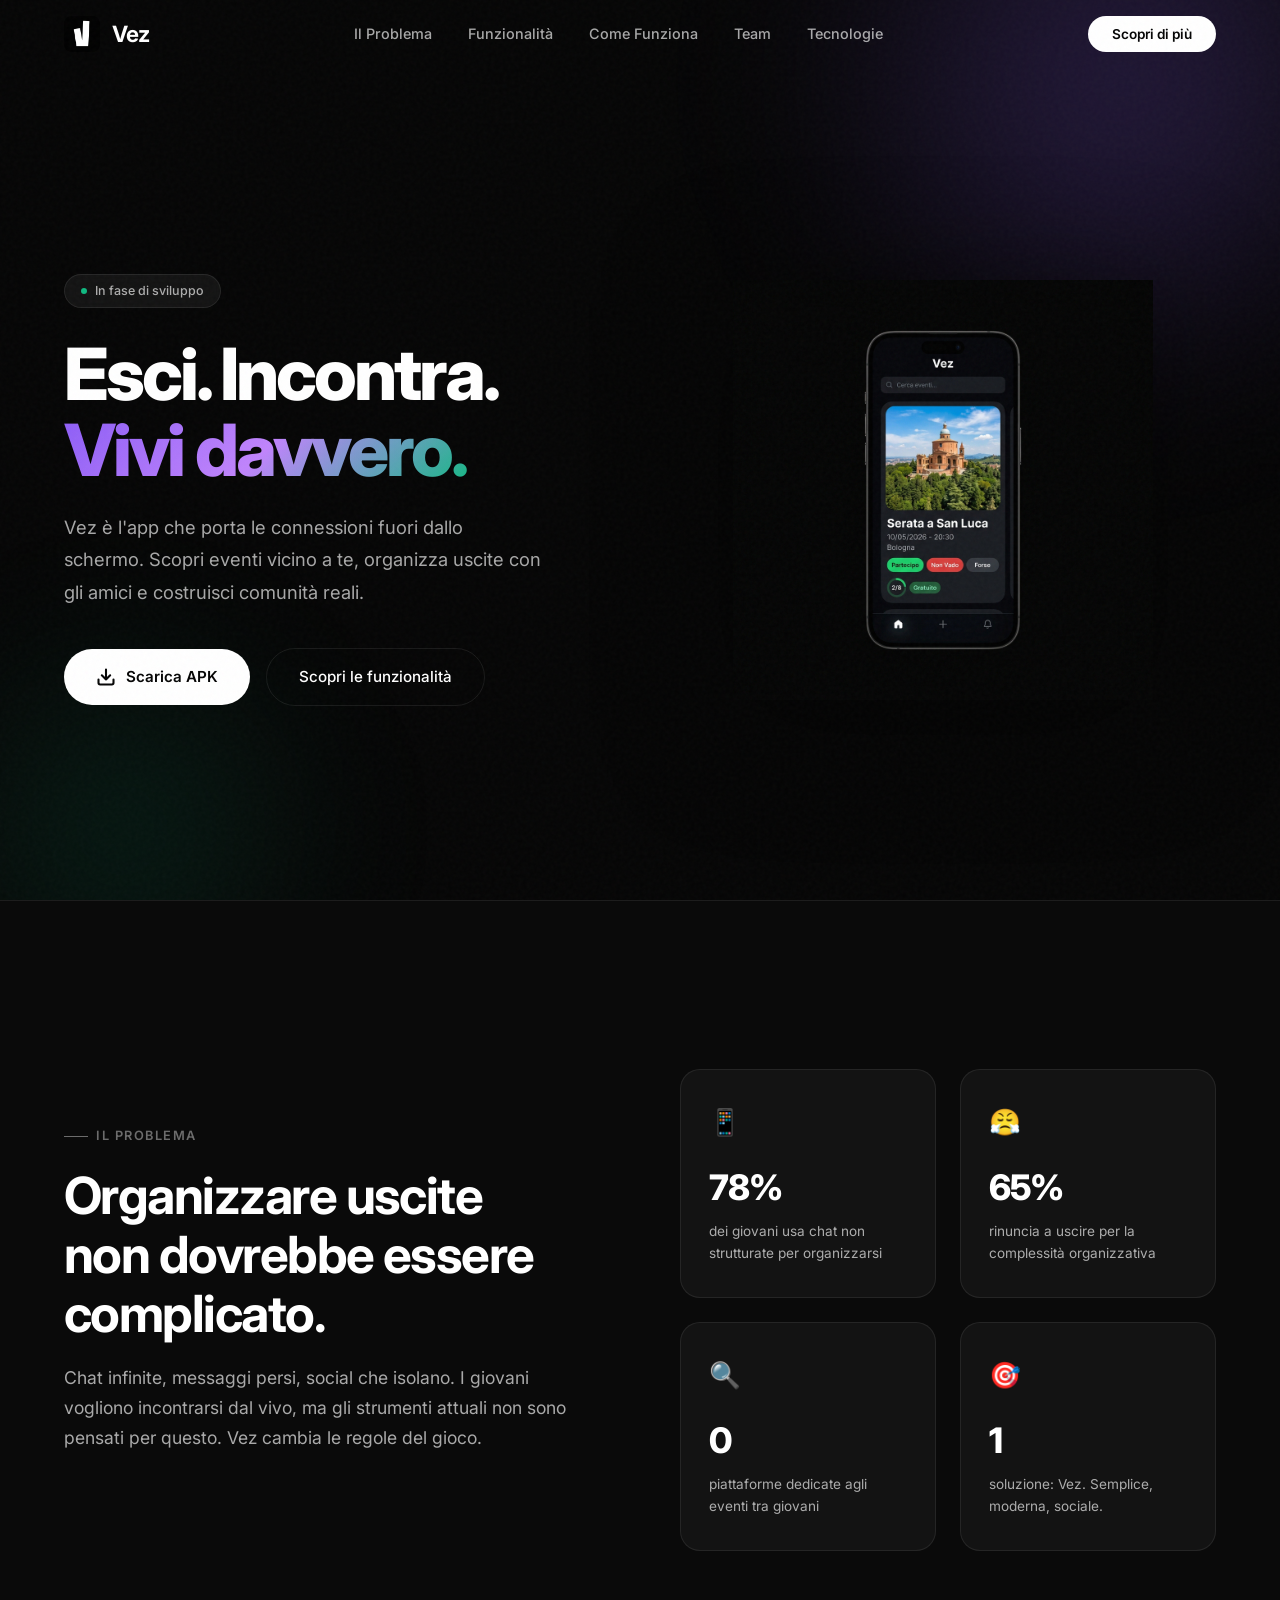
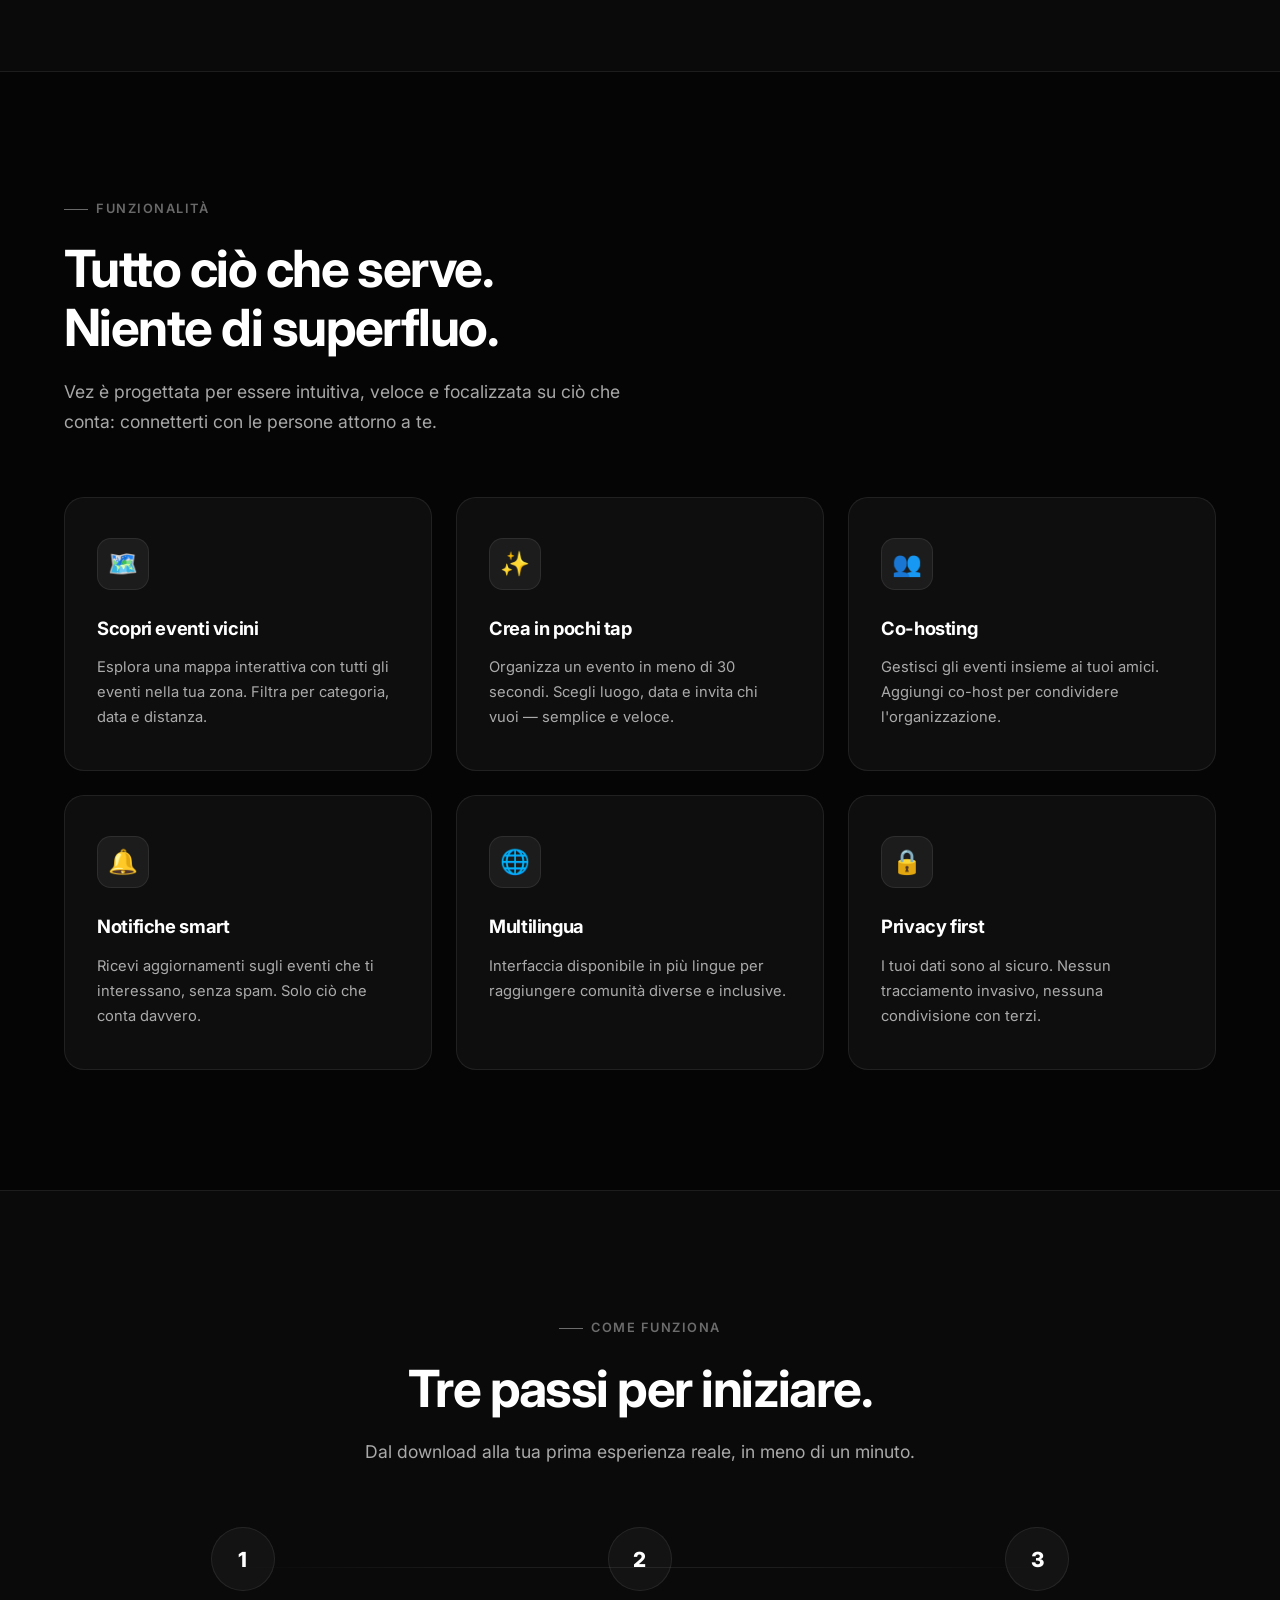
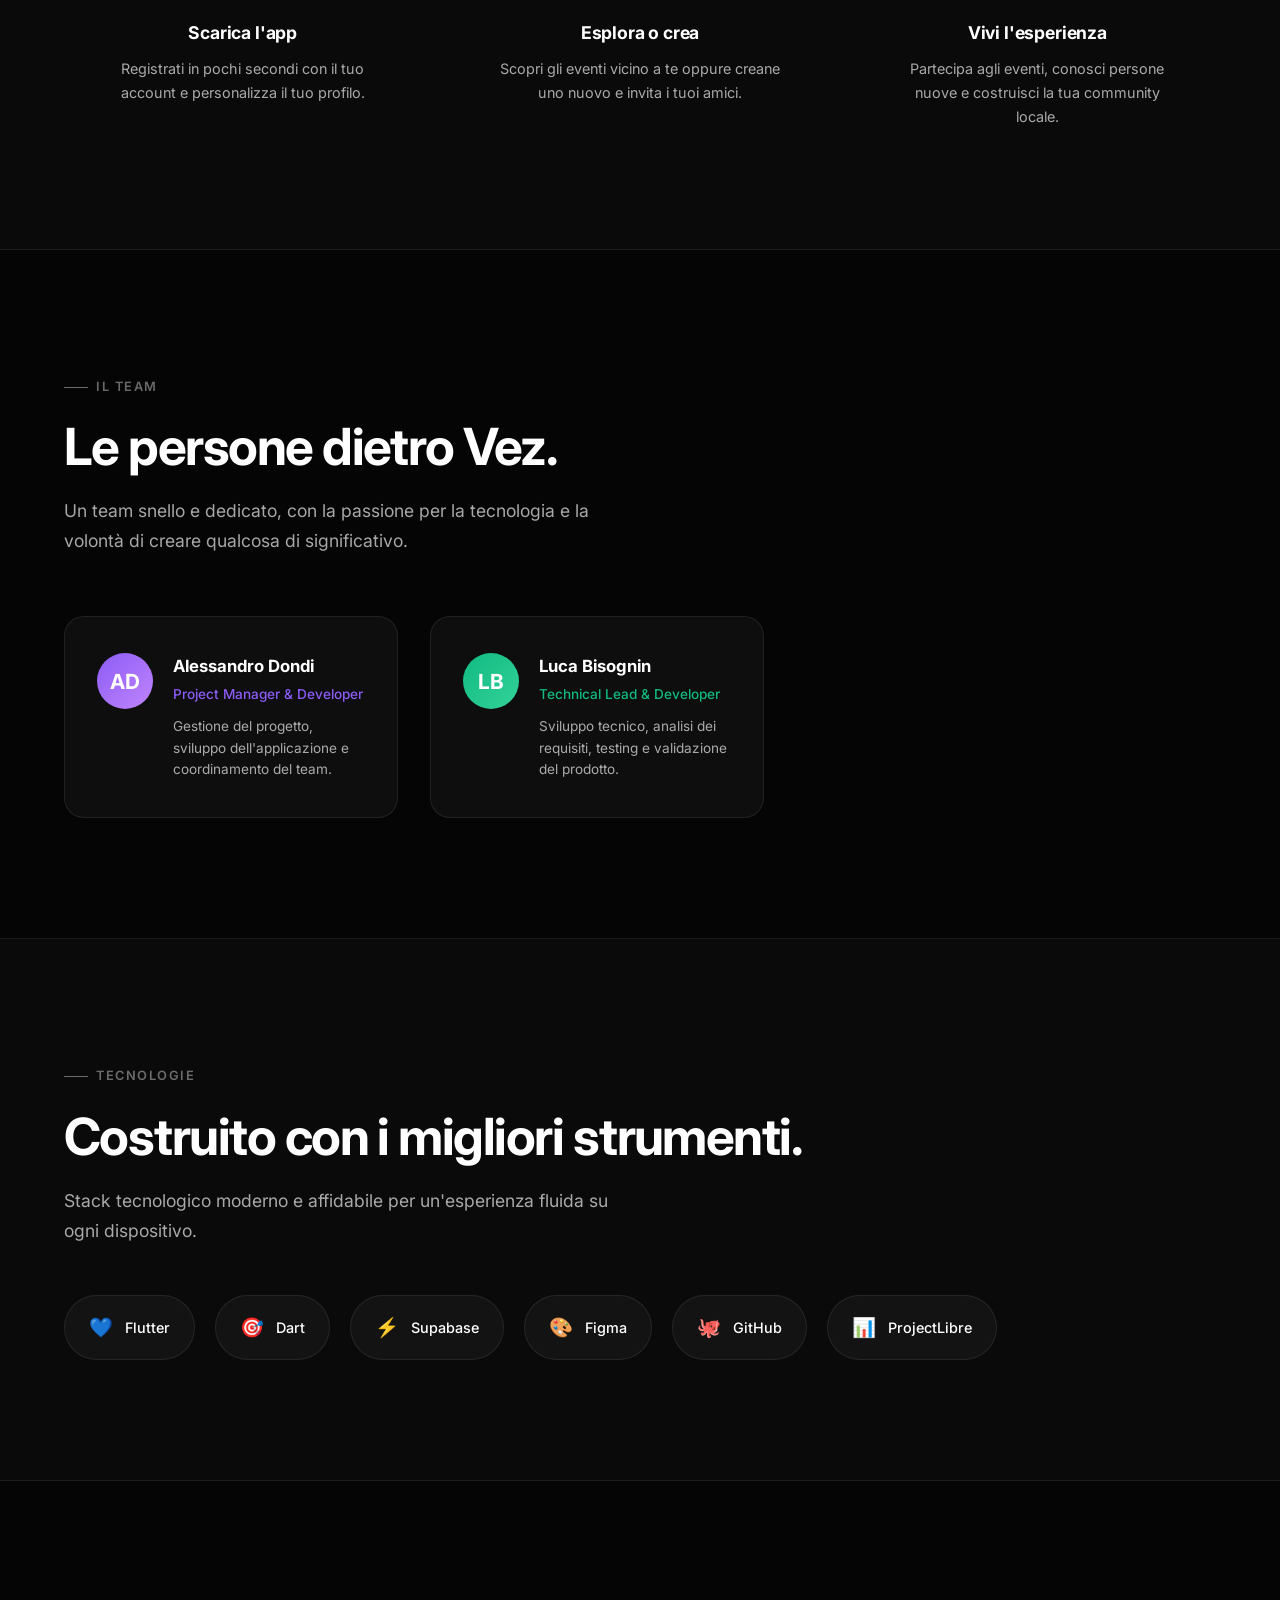
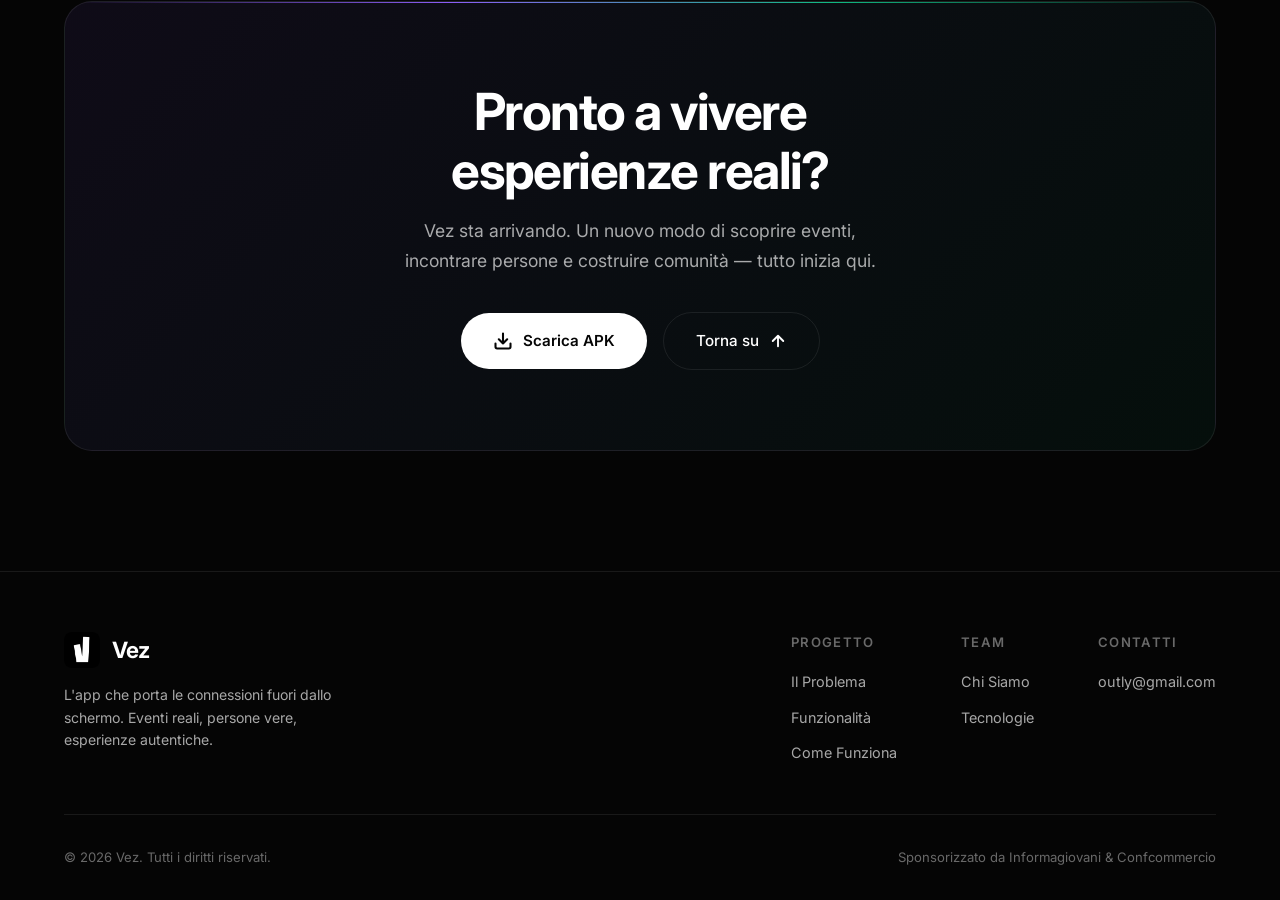
==== website/index.html @ 8ce53ca2 "update application icons, rename documentation directory, and update terminology - **App Icon & Conf" ====
<!DOCTYPE html>
<html lang="it">
<head>
  <meta charset="UTF-8" />
  <meta name="viewport" content="width=device-width, initial-scale=1.0" />
  <title>Vez — Eventi Reali, Connessioni Autentiche</title>
  <meta name="description" content="Vez è l'app che ti permette di scoprire, organizzare e partecipare a eventi reali nella tua zona. Connessioni autentiche, comunità locali, esperienze vere." />
  <meta name="keywords" content="eventi, app eventi, uscite, giovani, comunità, vez, social, eventi reali" />
  <meta name="author" content="Vez Team" />

  <!-- Open Graph -->
  <meta property="og:title" content="Vez — Eventi Reali, Connessioni Autentiche" />
  <meta property="og:description" content="Scopri, organizza e partecipa a eventi reali nella tua zona." />
  <meta property="og:type" content="website" />
  <meta property="og:image" content="assets/app_icon.png" />

  <!-- Fonts -->
  <link rel="preconnect" href="https://fonts.googleapis.com" />
  <link rel="preconnect" href="https://fonts.gstatic.com" crossorigin />
  <link href="https://fonts.googleapis.com/css2?family=Inter:wght@400;500;600;700;800;900&display=swap" rel="stylesheet" />

  <!-- Favicon -->
  <link rel="icon" type="image/png" href="assets/app_icon.png" />

  <!-- Styles -->
  <link rel="stylesheet" href="index.css" />
</head>
<body>

  <!-- ===== NAVBAR ===== -->
  <nav class="navbar" id="navbar">
    <div class="container">
      <a href="#" class="navbar-logo">
        <img src="assets/app_icon.png" alt="Vez Logo" />
        <span>Vez</span>
      </a>

      <ul class="navbar-links" id="navLinks">
        <li><a href="#problema">Il Problema</a></li>
        <li><a href="#funzionalita">Funzionalità</a></li>
        <li><a href="#come-funziona">Come Funziona</a></li>
        <li><a href="#team">Team</a></li>
        <li><a href="#tech">Tecnologie</a></li>
      </ul>

      <button class="navbar-cta" onclick="document.getElementById('cta').scrollIntoView({behavior:'smooth',block:'start'})">Scopri di più</button>

      <button class="menu-toggle" id="menuToggle" aria-label="Menu">
        <span></span>
        <span></span>
        <span></span>
      </button>
    </div>
  </nav>

  <!-- ===== HERO ===== -->
  <section class="hero" id="hero">
    <div class="hero-bg-glow"></div>
    <div class="hero-bg-glow-2"></div>

    <div class="container">
      <div class="hero-content">
        <div class="hero-badge">
          <span class="dot"></span>
          In fase di sviluppo
        </div>

        <h1 class="hero-title">
          Esci. Incontra.<br /><span class="highlight">Vivi davvero.</span>
        </h1>

        <p class="hero-description">
          Vez è l'app che porta le connessioni fuori dallo schermo. Scopri eventi vicino a te, organizza uscite con gli amici e costruisci comunità reali.
        </p>

        <div class="hero-actions">
          <a href="assets/vez.apk" download class="btn-primary btn-download">
            <svg width="20" height="20" viewBox="0 0 24 24" fill="none" stroke="currentColor" stroke-width="2.5" stroke-linecap="round" stroke-linejoin="round"><path d="M21 15v4a2 2 0 01-2 2H5a2 2 0 01-2-2v-4M7 10l5 5 5-5M12 15V3"/></svg>
            Scarica APK
          </a>
          <a href="#funzionalita" class="btn-secondary">Scopri le funzionalità</a>
        </div>
      </div>

      <div class="hero-mockup">
        <img src="assets/app_mockup.png" alt="Vez App Mockup" />
      </div>
    </div>
  </section>

  <!-- ===== PROBLEM SECTION ===== -->
  <section class="section problem" id="problema">
    <div class="container">
      <div class="reveal">
        <span class="section-label">Il Problema</span>
        <h2 class="section-title">Organizzare uscite<br />non dovrebbe essere complicato.</h2>
        <p class="section-subtitle">
          Chat infinite, messaggi persi, social che isolano. I giovani vogliono incontrarsi dal vivo, ma gli strumenti attuali non sono pensati per questo. Vez cambia le regole del gioco.
        </p>
      </div>

      <div class="problem-stats" style="margin-top: 48px;">
        <div class="stat-card reveal reveal-delay-1">
          <div class="stat-icon">📱</div>
          <div class="stat-value" data-count="78" data-suffix="%">0%</div>
          <div class="stat-label">dei giovani usa chat non strutturate per organizzarsi</div>
        </div>
        <div class="stat-card reveal reveal-delay-2">
          <div class="stat-icon">😤</div>
          <div class="stat-value" data-count="65" data-suffix="%">0%</div>
          <div class="stat-label">rinuncia a uscire per la complessità organizzativa</div>
        </div>
        <div class="stat-card reveal reveal-delay-3">
          <div class="stat-icon">🔍</div>
          <div class="stat-value" data-count="0" data-suffix="">0</div>
          <div class="stat-label">piattaforme dedicate agli eventi tra giovani</div>
        </div>
        <div class="stat-card reveal reveal-delay-4">
          <div class="stat-icon">🎯</div>
          <div class="stat-value" data-count="1" data-suffix="">0</div>
          <div class="stat-label">soluzione: Vez. Semplice, moderna, sociale.</div>
        </div>
      </div>
    </div>
  </section>

  <!-- ===== FEATURES ===== -->
  <section class="section features" id="funzionalita">
    <div class="container">
      <div class="reveal">
        <span class="section-label">Funzionalità</span>
        <h2 class="section-title">Tutto ciò che serve.<br />Niente di superfluo.</h2>
        <p class="section-subtitle">
          Vez è progettata per essere intuitiva, veloce e focalizzata su ciò che conta: connetterti con le persone attorno a te.
        </p>
      </div>

      <div class="features-grid">
        <div class="feature-card reveal reveal-delay-1">
          <div class="feature-icon">🗺️</div>
          <h3>Scopri eventi vicini</h3>
          <p>Esplora una mappa interattiva con tutti gli eventi nella tua zona. Filtra per categoria, data e distanza.</p>
        </div>

        <div class="feature-card reveal reveal-delay-2">
          <div class="feature-icon">✨</div>
          <h3>Crea in pochi tap</h3>
          <p>Organizza un evento in meno di 30 secondi. Scegli luogo, data e invita chi vuoi — semplice e veloce.</p>
        </div>

        <div class="feature-card reveal reveal-delay-3">
          <div class="feature-icon">👥</div>
          <h3>Co-hosting</h3>
          <p>Gestisci gli eventi insieme ai tuoi amici. Aggiungi co-host per condividere l'organizzazione.</p>
        </div>

        <div class="feature-card reveal reveal-delay-1">
          <div class="feature-icon">🔔</div>
          <h3>Notifiche smart</h3>
          <p>Ricevi aggiornamenti sugli eventi che ti interessano, senza spam. Solo ciò che conta davvero.</p>
        </div>

        <div class="feature-card reveal reveal-delay-2">
          <div class="feature-icon">🌐</div>
          <h3>Multilingua</h3>
          <p>Interfaccia disponibile in più lingue per raggiungere comunità diverse e inclusive.</p>
        </div>

        <div class="feature-card reveal reveal-delay-3">
          <div class="feature-icon">🔒</div>
          <h3>Privacy first</h3>
          <p>I tuoi dati sono al sicuro. Nessun tracciamento invasivo, nessuna condivisione con terzi.</p>
        </div>
      </div>
    </div>
  </section>

  <!-- ===== HOW IT WORKS ===== -->
  <section class="section how-it-works" id="come-funziona">
    <div class="container">
      <div class="reveal" style="text-align: center;">
        <span class="section-label">Come Funziona</span>
        <h2 class="section-title">Tre passi per iniziare.</h2>
        <p class="section-subtitle" style="margin: 0 auto;">
          Dal download alla tua prima esperienza reale, in meno di un minuto.
        </p>
      </div>

      <div class="steps-grid">
        <div class="step-item reveal reveal-delay-1">
          <div class="step-number">1</div>
          <h3>Scarica l'app</h3>
          <p>Registrati in pochi secondi con il tuo account e personalizza il tuo profilo.</p>
        </div>

        <div class="step-item reveal reveal-delay-2">
          <div class="step-number">2</div>
          <h3>Esplora o crea</h3>
          <p>Scopri gli eventi vicino a te oppure creane uno nuovo e invita i tuoi amici.</p>
        </div>

        <div class="step-item reveal reveal-delay-3">
          <div class="step-number">3</div>
          <h3>Vivi l'esperienza</h3>
          <p>Partecipa agli eventi, conosci persone nuove e costruisci la tua community locale.</p>
        </div>
      </div>
    </div>
  </section>

  <!-- ===== TEAM ===== -->
  <section class="section team" id="team">
    <div class="container">
      <div class="reveal">
        <span class="section-label">Il Team</span>
        <h2 class="section-title">Le persone dietro Vez.</h2>
        <p class="section-subtitle">
          Un team snello e dedicato, con la passione per la tecnologia e la volontà di creare qualcosa di significativo.
        </p>
      </div>

      <div class="team-grid">
        <div class="team-card reveal reveal-delay-1">
          <div class="team-avatar">AD</div>
          <div class="team-info">
            <h3>Alessandro Dondi</h3>
            <div class="role">Project Manager &amp; Developer</div>
            <p>Gestione del progetto, sviluppo dell'applicazione e coordinamento del team.</p>
          </div>
        </div>

        <div class="team-card reveal reveal-delay-2">
          <div class="team-avatar">LB</div>
          <div class="team-info">
            <h3>Luca Bisognin</h3>
            <div class="role">Technical Lead &amp; Developer</div>
            <p>Sviluppo tecnico, analisi dei requisiti, testing e validazione del prodotto.</p>
          </div>
        </div>
      </div>
    </div>
  </section>

  <!-- ===== TECH STACK ===== -->
  <section class="section tech-stack" id="tech">
    <div class="container">
      <div class="reveal">
        <span class="section-label">Tecnologie</span>
        <h2 class="section-title">Costruito con i migliori strumenti.</h2>
        <p class="section-subtitle">
          Stack tecnologico moderno e affidabile per un'esperienza fluida su ogni dispositivo.
        </p>
      </div>

      <div class="tech-grid reveal reveal-delay-1">
        <div class="tech-item">
          <span class="tech-icon">💙</span>
          Flutter
        </div>
        <div class="tech-item">
          <span class="tech-icon">🎯</span>
          Dart
        </div>
        <div class="tech-item">
          <span class="tech-icon">⚡</span>
          Supabase
        </div>
        <div class="tech-item">
          <span class="tech-icon">🎨</span>
          Figma
        </div>
        <div class="tech-item">
          <span class="tech-icon">🐙</span>
          GitHub
        </div>
        <div class="tech-item">
          <span class="tech-icon">📊</span>
          ProjectLibre
        </div>
      </div>
    </div>
  </section>

  <!-- ===== CTA ===== -->
  <section class="section cta-section" id="cta">
    <div class="container">
      <div class="cta-box reveal">
        <h2 class="section-title">Pronto a vivere<br />esperienze reali?</h2>
        <p class="section-subtitle">
          Vez sta arrivando. Un nuovo modo di scoprire eventi, incontrare persone e costruire comunità — tutto inizia qui.
        </p>
        <div class="cta-buttons">
          <a href="assets/vez.apk" download class="btn-primary btn-download">
            <svg width="20" height="20" viewBox="0 0 24 24" fill="none" stroke="currentColor" stroke-width="2.5" stroke-linecap="round" stroke-linejoin="round"><path d="M21 15v4a2 2 0 01-2 2H5a2 2 0 01-2-2v-4M7 10l5 5 5-5M12 15V3"/></svg>
            Scarica APK
          </a>
          <a href="#hero" class="btn-secondary">
            Torna su
            <svg width="18" height="18" viewBox="0 0 24 24" fill="none" stroke="currentColor" stroke-width="2.5" stroke-linecap="round" stroke-linejoin="round"><path d="M12 19V5M5 12l7-7 7 7"/></svg>
          </a>
        </div>
      </div>
    </div>
  </section>

  <!-- ===== FOOTER ===== -->
  <footer class="footer">
    <div class="container">
      <div class="footer-top">
        <div class="footer-brand">
          <a href="#" class="navbar-logo">
            <img src="assets/app_icon.png" alt="Vez Logo" />
            <span>Vez</span>
          </a>
          <p>L'app che porta le connessioni fuori dallo schermo. Eventi reali, persone vere, esperienze autentiche.</p>
        </div>

        <div class="footer-links-group">
          <div class="footer-col">
            <h4>Progetto</h4>
            <ul>
              <li><a href="#problema">Il Problema</a></li>
              <li><a href="#funzionalita">Funzionalità</a></li>
              <li><a href="#come-funziona">Come Funziona</a></li>
            </ul>
          </div>
          <div class="footer-col">
            <h4>Team</h4>
            <ul>
              <li><a href="#team">Chi Siamo</a></li>
              <li><a href="#tech">Tecnologie</a></li>
            </ul>
          </div>
          <div class="footer-col">
            <h4>Contatti</h4>
            <ul>
              <li><a href="mailto:outly@gmail.com">outly@gmail.com</a></li>
            </ul>
          </div>
        </div>
      </div>

      <div class="footer-bottom">
        <p>&copy; <span id="currentYear">2026</span> Vez. Tutti i diritti riservati.</p>
        <p>Sponsorizzato da Informagiovani &amp; Confcommercio</p>
      </div>
    </div>
  </footer>

  <!-- Scripts -->
  <script src="index.js"></script>
</body>
</html>
---- website/index.css ----
/* ===== RESET & BASE ===== */
*,
*::before,
*::after {
  margin: 0;
  padding: 0;
  box-sizing: border-box;
}

:root {
  --bg-primary: #050505;
  --bg-secondary: #0a0a0a;
  --bg-card: rgba(255, 255, 255, 0.04);
  --bg-card-hover: rgba(255, 255, 255, 0.07);
  --bg-glass: rgba(255, 255, 255, 0.06);
  --border-subtle: rgba(255, 255, 255, 0.08);
  --border-hover: rgba(255, 255, 255, 0.15);

  --text-primary: #ffffff;
  --text-secondary: rgba(255, 255, 255, 0.65);
  --text-tertiary: rgba(255, 255, 255, 0.4);

  --accent: #ffffff;
  --accent-glow: rgba(255, 255, 255, 0.15);
  --accent-violet: #8b5cf6;
  --accent-violet-glow: rgba(139, 92, 246, 0.25);
  --accent-emerald: #10b981;
  --accent-amber: #f59e0b;
  --accent-rose: #f43f5e;

  --radius-sm: 8px;
  --radius-md: 14px;
  --radius-lg: 20px;
  --radius-xl: 28px;
  --radius-full: 9999px;

  --font-sans: 'Inter', -apple-system, BlinkMacSystemFont, 'Segoe UI', sans-serif;

  --transition-fast: 0.2s cubic-bezier(0.4, 0, 0.2, 1);
  --transition-smooth: 0.4s cubic-bezier(0.4, 0, 0.2, 1);
  --transition-spring: 0.5s cubic-bezier(0.34, 1.56, 0.64, 1);
}

html {
  scroll-behavior: smooth;
  font-size: 16px;
  -webkit-font-smoothing: antialiased;
  -moz-osx-font-smoothing: grayscale;
}

body {
  font-family: var(--font-sans);
  background-color: var(--bg-primary);
  color: var(--text-primary);
  line-height: 1.6;
  overflow-x: hidden;
}

a {
  text-decoration: none;
  color: inherit;
}

img {
  max-width: 100%;
  display: block;
}

/* ===== UTILITY ===== */
.container {
  width: 100%;
  max-width: 1200px;
  margin: 0 auto;
  padding: 0 24px;
}

.section {
  padding: 120px 0;
  position: relative;
}

.section-label {
  display: inline-flex;
  align-items: center;
  gap: 8px;
  font-size: 0.8rem;
  font-weight: 600;
  letter-spacing: 0.12em;
  text-transform: uppercase;
  color: var(--text-tertiary);
  margin-bottom: 20px;
}

.section-label::before {
  content: '';
  width: 24px;
  height: 1px;
  background: var(--text-tertiary);
}

.section-title {
  font-size: clamp(2rem, 4vw, 3.2rem);
  font-weight: 700;
  line-height: 1.15;
  letter-spacing: -0.03em;
  margin-bottom: 20px;
}

.section-subtitle {
  font-size: 1.1rem;
  color: var(--text-secondary);
  max-width: 560px;
  line-height: 1.7;
}

/* ===== NOISE OVERLAY ===== */
body::before {
  content: '';
  position: fixed;
  top: 0;
  left: 0;
  width: 100%;
  height: 100%;
  background-image: url("data:image/svg+xml,%3Csvg viewBox='0 0 256 256' xmlns='http://www.w3.org/2000/svg'%3E%3Cfilter id='noise'%3E%3CfeTurbulence type='fractalNoise' baseFrequency='0.9' numOctaves='4' stitchTiles='stitch'/%3E%3C/filter%3E%3Crect width='100%25' height='100%25' filter='url(%23noise)' opacity='0.03'/%3E%3C/svg%3E");
  pointer-events: none;
  z-index: 9999;
}

/* ===== NAVBAR ===== */
.navbar {
  position: fixed;
  top: 0;
  left: 0;
  width: 100%;
  z-index: 1000;
  padding: 16px 0;
  transition: var(--transition-smooth);
}

.navbar.scrolled {
  background: rgba(5, 5, 5, 0.85);
  backdrop-filter: blur(20px);
  -webkit-backdrop-filter: blur(20px);
  border-bottom: 1px solid var(--border-subtle);
}

.navbar .container {
  display: flex;
  align-items: center;
  justify-content: space-between;
}

.navbar-logo {
  display: flex;
  align-items: center;
  gap: 12px;
  font-size: 1.4rem;
  font-weight: 700;
  letter-spacing: -0.02em;
}

.navbar-logo img {
  width: 36px;
  height: 36px;
  border-radius: var(--radius-sm);
}

.navbar-links {
  display: flex;
  align-items: center;
  gap: 36px;
  list-style: none;
}

.navbar-links a {
  font-size: 0.9rem;
  font-weight: 500;
  color: var(--text-secondary);
  transition: var(--transition-fast);
  position: relative;
}

.navbar-links a:hover {
  color: var(--text-primary);
}

.navbar-links a::after {
  content: '';
  position: absolute;
  bottom: -4px;
  left: 0;
  width: 0;
  height: 1.5px;
  background: var(--text-primary);
  transition: var(--transition-smooth);
}

.navbar-links a:hover::after {
  width: 100%;
}

.navbar-cta {
  padding: 10px 24px;
  background: var(--text-primary);
  color: var(--bg-primary);
  border: none;
  border-radius: var(--radius-full);
  font-size: 0.85rem;
  font-weight: 600;
  font-family: var(--font-sans);
  cursor: pointer;
  transition: var(--transition-fast);
}

.navbar-cta:hover {
  transform: scale(1.05);
  box-shadow: 0 0 30px var(--accent-glow);
}

/* Mobile menu toggle */
.menu-toggle {
  display: none;
  flex-direction: column;
  gap: 5px;
  cursor: pointer;
  background: none;
  border: none;
  padding: 4px;
}

.menu-toggle span {
  width: 22px;
  height: 2px;
  background: var(--text-primary);
  transition: var(--transition-fast);
  border-radius: 2px;
}

/* ===== HERO ===== */
.hero {
  min-height: 100vh;
  display: flex;
  align-items: center;
  position: relative;
  overflow: hidden;
  padding-top: 80px;
}

.hero-bg-glow {
  position: absolute;
  top: -30%;
  right: -15%;
  width: 700px;
  height: 700px;
  background: radial-gradient(circle, var(--accent-violet-glow) 0%, transparent 70%);
  filter: blur(80px);
  pointer-events: none;
  animation: pulseGlow 6s ease-in-out infinite alternate;
}

.hero-bg-glow-2 {
  position: absolute;
  bottom: -20%;
  left: -10%;
  width: 500px;
  height: 500px;
  background: radial-gradient(circle, rgba(16, 185, 129, 0.12) 0%, transparent 70%);
  filter: blur(60px);
  pointer-events: none;
  animation: pulseGlow 8s ease-in-out 2s infinite alternate;
}

@keyframes pulseGlow {
  0% { opacity: 0.5; transform: scale(1); }
  100% { opacity: 1; transform: scale(1.1); }
}

.hero .container {
  display: grid;
  grid-template-columns: 1fr 1fr;
  gap: 60px;
  align-items: center;
  position: relative;
  z-index: 1;
}

.hero-content {
  max-width: 580px;
}

.hero-badge {
  display: inline-flex;
  align-items: center;
  gap: 8px;
  padding: 6px 16px;
  background: var(--bg-glass);
  border: 1px solid var(--border-subtle);
  border-radius: var(--radius-full);
  font-size: 0.78rem;
  font-weight: 500;
  color: var(--text-secondary);
  margin-bottom: 28px;
  backdrop-filter: blur(10px);
}

.hero-badge .dot {
  width: 6px;
  height: 6px;
  border-radius: 50%;
  background: var(--accent-emerald);
  animation: dotPulse 2s ease-in-out infinite;
}

@keyframes dotPulse {
  0%, 100% { opacity: 1; }
  50% { opacity: 0.4; }
}

.hero-title {
  font-size: clamp(2.8rem, 6vw, 4.5rem);
  font-weight: 800;
  line-height: 1.05;
  letter-spacing: -0.04em;
  margin-bottom: 24px;
}

.hero-title .highlight {
  background: linear-gradient(135deg, var(--accent-violet), #c084fc, var(--accent-emerald));
  -webkit-background-clip: text;
  -webkit-text-fill-color: transparent;
  background-clip: text;
}

.hero-description {
  font-size: 1.15rem;
  color: var(--text-secondary);
  line-height: 1.75;
  margin-bottom: 40px;
  max-width: 480px;
}

.hero-actions {
  display: flex;
  gap: 16px;
  align-items: center;
}

.btn-primary {
  display: inline-flex;
  align-items: center;
  gap: 10px;
  padding: 16px 32px;
  background: var(--text-primary);
  color: var(--bg-primary);
  border-radius: var(--radius-full);
  font-size: 0.95rem;
  font-weight: 600;
  font-family: var(--font-sans);
  border: none;
  cursor: pointer;
  transition: var(--transition-fast);
}

.btn-primary:hover {
  transform: translateY(-2px);
  box-shadow: 0 8px 40px var(--accent-glow);
}

.btn-secondary {
  display: inline-flex;
  align-items: center;
  gap: 10px;
  padding: 16px 32px;
  background: transparent;
  color: var(--text-primary);
  border: 1px solid var(--border-subtle);
  border-radius: var(--radius-full);
  font-size: 0.95rem;
  font-weight: 500;
  font-family: var(--font-sans);
  cursor: pointer;
  transition: var(--transition-fast);
}

.btn-secondary:hover {
  background: var(--bg-glass);
  border-color: var(--border-hover);
  transform: translateY(-2px);
}

.hero-mockup {
  display: flex;
  justify-content: center;
  align-items: center;
}

.hero-mockup img {
  max-width: 420px;
  width: 100%;
  filter: drop-shadow(0 20px 60px rgba(0,0,0,0.5));
  animation: floatMockup 4s ease-in-out infinite;
}

@keyframes floatMockup {
  0%, 100% { transform: translateY(0); }
  50% { transform: translateY(-14px); }
}

/* ===== PROBLEM SECTION ===== */
.problem {
  background: var(--bg-secondary);
  border-top: 1px solid var(--border-subtle);
  border-bottom: 1px solid var(--border-subtle);
}

.problem .container {
  display: grid;
  grid-template-columns: 1fr 1fr;
  gap: 80px;
  align-items: center;
}

.problem-stats {
  display: grid;
  grid-template-columns: 1fr 1fr;
  gap: 24px;
}

.stat-card {
  padding: 32px 28px;
  background: var(--bg-card);
  border: 1px solid var(--border-subtle);
  border-radius: var(--radius-lg);
  transition: var(--transition-smooth);
}

.stat-card:hover {
  background: var(--bg-card-hover);
  border-color: var(--border-hover);
  transform: translateY(-4px);
}

.stat-card .stat-icon {
  font-size: 1.6rem;
  margin-bottom: 16px;
}

.stat-card .stat-value {
  font-size: 2.2rem;
  font-weight: 800;
  letter-spacing: -0.03em;
  margin-bottom: 6px;
}

.stat-card .stat-label {
  font-size: 0.85rem;
  color: var(--text-secondary);
}

/* ===== FEATURES ===== */
.features-grid {
  display: grid;
  grid-template-columns: repeat(3, 1fr);
  gap: 24px;
  margin-top: 60px;
}

.feature-card {
  padding: 40px 32px;
  background: var(--bg-card);
  border: 1px solid var(--border-subtle);
  border-radius: var(--radius-lg);
  transition: var(--transition-smooth);
  position: relative;
  overflow: hidden;
}

.feature-card::before {
  content: '';
  position: absolute;
  top: 0;
  left: 0;
  right: 0;
  height: 2px;
  background: linear-gradient(90deg, transparent, var(--accent-violet), transparent);
  opacity: 0;
  transition: var(--transition-smooth);
}

.feature-card:hover {
  background: var(--bg-card-hover);
  border-color: var(--border-hover);
  transform: translateY(-6px);
}

.feature-card:hover::before {
  opacity: 1;
}

.feature-icon {
  width: 52px;
  height: 52px;
  display: flex;
  align-items: center;
  justify-content: center;
  border-radius: var(--radius-md);
  font-size: 1.5rem;
  margin-bottom: 24px;
  background: var(--bg-glass);
  border: 1px solid var(--border-subtle);
}

.feature-card h3 {
  font-size: 1.15rem;
  font-weight: 700;
  margin-bottom: 12px;
  letter-spacing: -0.02em;
}

.feature-card p {
  font-size: 0.92rem;
  color: var(--text-secondary);
  line-height: 1.7;
}

/* ===== HOW IT WORKS ===== */
.how-it-works {
  background: var(--bg-secondary);
  border-top: 1px solid var(--border-subtle);
  border-bottom: 1px solid var(--border-subtle);
}

.steps-grid {
  display: grid;
  grid-template-columns: repeat(3, 1fr);
  gap: 40px;
  margin-top: 60px;
  position: relative;
}

.steps-grid::before {
  content: '';
  position: absolute;
  top: 40px;
  left: 15%;
  right: 15%;
  height: 1px;
  background: linear-gradient(90deg, transparent, var(--border-subtle), var(--border-subtle), transparent);
}

.step-item {
  text-align: center;
  position: relative;
}

.step-number {
  width: 64px;
  height: 64px;
  display: flex;
  align-items: center;
  justify-content: center;
  margin: 0 auto 28px;
  border-radius: 50%;
  font-size: 1.3rem;
  font-weight: 800;
  background: var(--bg-card);
  border: 1px solid var(--border-subtle);
  position: relative;
  z-index: 1;
  transition: var(--transition-smooth);
}

.step-item:hover .step-number {
  background: var(--accent-violet);
  border-color: var(--accent-violet);
  box-shadow: 0 0 30px var(--accent-violet-glow);
}

.step-item h3 {
  font-size: 1.1rem;
  font-weight: 700;
  margin-bottom: 10px;
  letter-spacing: -0.01em;
}

.step-item p {
  font-size: 0.9rem;
  color: var(--text-secondary);
  line-height: 1.65;
  max-width: 280px;
  margin: 0 auto;
}

/* ===== TEAM ===== */
.team-grid {
  display: grid;
  grid-template-columns: repeat(2, 1fr);
  gap: 32px;
  margin-top: 60px;
  max-width: 700px;
}

.team-card {
  padding: 36px 32px;
  background: var(--bg-card);
  border: 1px solid var(--border-subtle);
  border-radius: var(--radius-lg);
  display: flex;
  align-items: flex-start;
  gap: 20px;
  transition: var(--transition-smooth);
}

.team-card:hover {
  background: var(--bg-card-hover);
  border-color: var(--border-hover);
  transform: translateY(-4px);
}

.team-avatar {
  width: 56px;
  height: 56px;
  border-radius: 50%;
  display: flex;
  align-items: center;
  justify-content: center;
  font-size: 1.3rem;
  font-weight: 700;
  flex-shrink: 0;
  background: linear-gradient(135deg, var(--accent-violet), #c084fc);
  color: white;
}

.team-card:nth-child(2) .team-avatar {
  background: linear-gradient(135deg, var(--accent-emerald), #34d399);
}

.team-info h3 {
  font-size: 1.05rem;
  font-weight: 700;
  margin-bottom: 4px;
}

.team-info .role {
  font-size: 0.85rem;
  color: var(--accent-violet);
  font-weight: 500;
  margin-bottom: 10px;
}

.team-card:nth-child(2) .team-info .role {
  color: var(--accent-emerald);
}

.team-info p {
  font-size: 0.85rem;
  color: var(--text-secondary);
  line-height: 1.6;
}

/* ===== TECH STACK ===== */
.tech-stack {
  background: var(--bg-secondary);
  border-top: 1px solid var(--border-subtle);
  border-bottom: 1px solid var(--border-subtle);
}

.tech-grid {
  display: flex;
  gap: 20px;
  margin-top: 50px;
  flex-wrap: wrap;
}

.tech-item {
  display: flex;
  align-items: center;
  gap: 12px;
  padding: 16px 24px;
  background: var(--bg-card);
  border: 1px solid var(--border-subtle);
  border-radius: var(--radius-full);
  font-size: 0.9rem;
  font-weight: 500;
  transition: var(--transition-fast);
}

.tech-item:hover {
  background: var(--bg-card-hover);
  border-color: var(--border-hover);
  transform: translateY(-2px);
}

.tech-item span.tech-icon {
  font-size: 1.2rem;
}

/* ===== CTA SECTION ===== */
.cta-section {
  text-align: center;
}

.cta-box {
  padding: 80px 60px;
  background: linear-gradient(135deg, rgba(139, 92, 246, 0.08), rgba(16, 185, 129, 0.06));
  border: 1px solid var(--border-subtle);
  border-radius: var(--radius-xl);
  position: relative;
  overflow: hidden;
}

.cta-box::before {
  content: '';
  position: absolute;
  top: 0;
  left: 0;
  right: 0;
  height: 1px;
  background: linear-gradient(90deg, transparent, var(--accent-violet), var(--accent-emerald), transparent);
}

.cta-box .section-title {
  max-width: 600px;
  margin: 0 auto 16px;
}

.cta-box .section-subtitle {
  max-width: 500px;
  margin: 0 auto 36px;
}

.cta-buttons {
  display: flex;
  gap: 16px;
  justify-content: center;
  align-items: center;
  flex-wrap: wrap;
}

/* Download button pulse */
.btn-download {
  position: relative;
  overflow: hidden;
}

.btn-download::after {
  content: '';
  position: absolute;
  inset: -2px;
  border-radius: inherit;
  background: linear-gradient(135deg, var(--accent-emerald), var(--accent-violet));
  opacity: 0;
  z-index: -1;
  transition: var(--transition-smooth);
}

.btn-download:hover::after {
  opacity: 0.3;
  inset: -4px;
  filter: blur(12px);
}

/* ===== FOOTER ===== */
.footer {
  padding: 60px 0 32px;
  border-top: 1px solid var(--border-subtle);
}

.footer-top {
  display: flex;
  justify-content: space-between;
  align-items: flex-start;
  margin-bottom: 48px;
}

.footer-brand {
  max-width: 300px;
}

.footer-brand .navbar-logo {
  margin-bottom: 16px;
}

.footer-brand p {
  font-size: 0.88rem;
  color: var(--text-secondary);
  line-height: 1.6;
}

.footer-links-group {
  display: flex;
  gap: 64px;
}

.footer-col h4 {
  font-size: 0.82rem;
  font-weight: 600;
  text-transform: uppercase;
  letter-spacing: 0.1em;
  color: var(--text-tertiary);
  margin-bottom: 16px;
}

.footer-col ul {
  list-style: none;
  display: flex;
  flex-direction: column;
  gap: 10px;
}

.footer-col a {
  font-size: 0.9rem;
  color: var(--text-secondary);
  transition: var(--transition-fast);
}

.footer-col a:hover {
  color: var(--text-primary);
}

.footer-bottom {
  display: flex;
  justify-content: space-between;
  align-items: center;
  padding-top: 32px;
  border-top: 1px solid var(--border-subtle);
}

.footer-bottom p {
  font-size: 0.82rem;
  color: var(--text-tertiary);
}

.footer-socials {
  display: flex;
  gap: 16px;
}

.footer-socials a {
  width: 38px;
  height: 38px;
  display: flex;
  align-items: center;
  justify-content: center;
  border-radius: 50%;
  background: var(--bg-card);
  border: 1px solid var(--border-subtle);
  color: var(--text-secondary);
  font-size: 1rem;
  transition: var(--transition-fast);
}

.footer-socials a:hover {
  background: var(--bg-card-hover);
  border-color: var(--border-hover);
  color: var(--text-primary);
  transform: translateY(-2px);
}

/* ===== SCROLL ANIMATIONS ===== */
.reveal {
  opacity: 0;
  transform: translateY(30px);
  transition: opacity 0.7s cubic-bezier(0.4, 0, 0.2, 1), transform 0.7s cubic-bezier(0.4, 0, 0.2, 1);
}

.reveal.visible {
  opacity: 1;
  transform: translateY(0);
}

.reveal-delay-1 { transition-delay: 0.1s; }
.reveal-delay-2 { transition-delay: 0.2s; }
.reveal-delay-3 { transition-delay: 0.3s; }
.reveal-delay-4 { transition-delay: 0.4s; }

/* ===== RESPONSIVE ===== */
@media (max-width: 1024px) {
  .hero .container {
    grid-template-columns: 1fr;
    text-align: center;
  }

  .hero-content {
    max-width: 100%;
  }

  .hero-description {
    max-width: 100%;
    margin-left: auto;
    margin-right: auto;
  }

  .hero-actions {
    justify-content: center;
  }

  .hero-mockup img {
    max-width: 320px;
  }

  .problem .container {
    grid-template-columns: 1fr;
    gap: 48px;
  }

  .features-grid {
    grid-template-columns: repeat(2, 1fr);
  }

  .steps-grid::before {
    display: none;
  }
}

@media (max-width: 768px) {
  .section {
    padding: 80px 0;
  }

  .navbar-links {
    display: none;
    position: fixed;
    top: 0;
    left: 0;
    width: 100%;
    height: 100vh;
    background: rgba(5, 5, 5, 0.97);
    backdrop-filter: blur(20px);
    flex-direction: column;
    justify-content: center;
    align-items: center;
    gap: 32px;
    z-index: 999;
  }

  .navbar-links.open {
    display: flex;
  }

  .navbar-links a {
    font-size: 1.4rem;
  }

  .menu-toggle {
    display: flex;
    z-index: 1001;
  }

  .menu-toggle.open span:nth-child(1) {
    transform: rotate(45deg) translate(5px, 5px);
  }
  .menu-toggle.open span:nth-child(2) {
    opacity: 0;
  }
  .menu-toggle.open span:nth-child(3) {
    transform: rotate(-45deg) translate(5px, -5px);
  }

  .navbar-cta {
    display: none;
  }

  .hero {
    min-height: auto;
    padding: 120px 0 80px;
  }

  .hero-title {
    font-size: clamp(2.2rem, 8vw, 3rem);
  }

  .hero-mockup {
    order: -1;
  }

  .hero-mockup img {
    max-width: 260px;
  }

  .hero-actions {
    flex-direction: column;
  }

  .features-grid,
  .steps-grid {
    grid-template-columns: 1fr;
  }

  .team-grid {
    grid-template-columns: 1fr;
  }

  .problem-stats {
    grid-template-columns: 1fr 1fr;
  }

  .footer-top {
    flex-direction: column;
    gap: 40px;
  }

  .footer-links-group {
    gap: 40px;
  }

  .footer-bottom {
    flex-direction: column;
    gap: 16px;
    text-align: center;
  }

  .cta-box {
    padding: 48px 28px;
  }
}

@media (max-width: 480px) {
  .problem-stats {
    grid-template-columns: 1fr;
  }

  .tech-grid {
    flex-direction: column;
  }

  .footer-links-group {
    flex-direction: column;
    gap: 32px;
  }
}
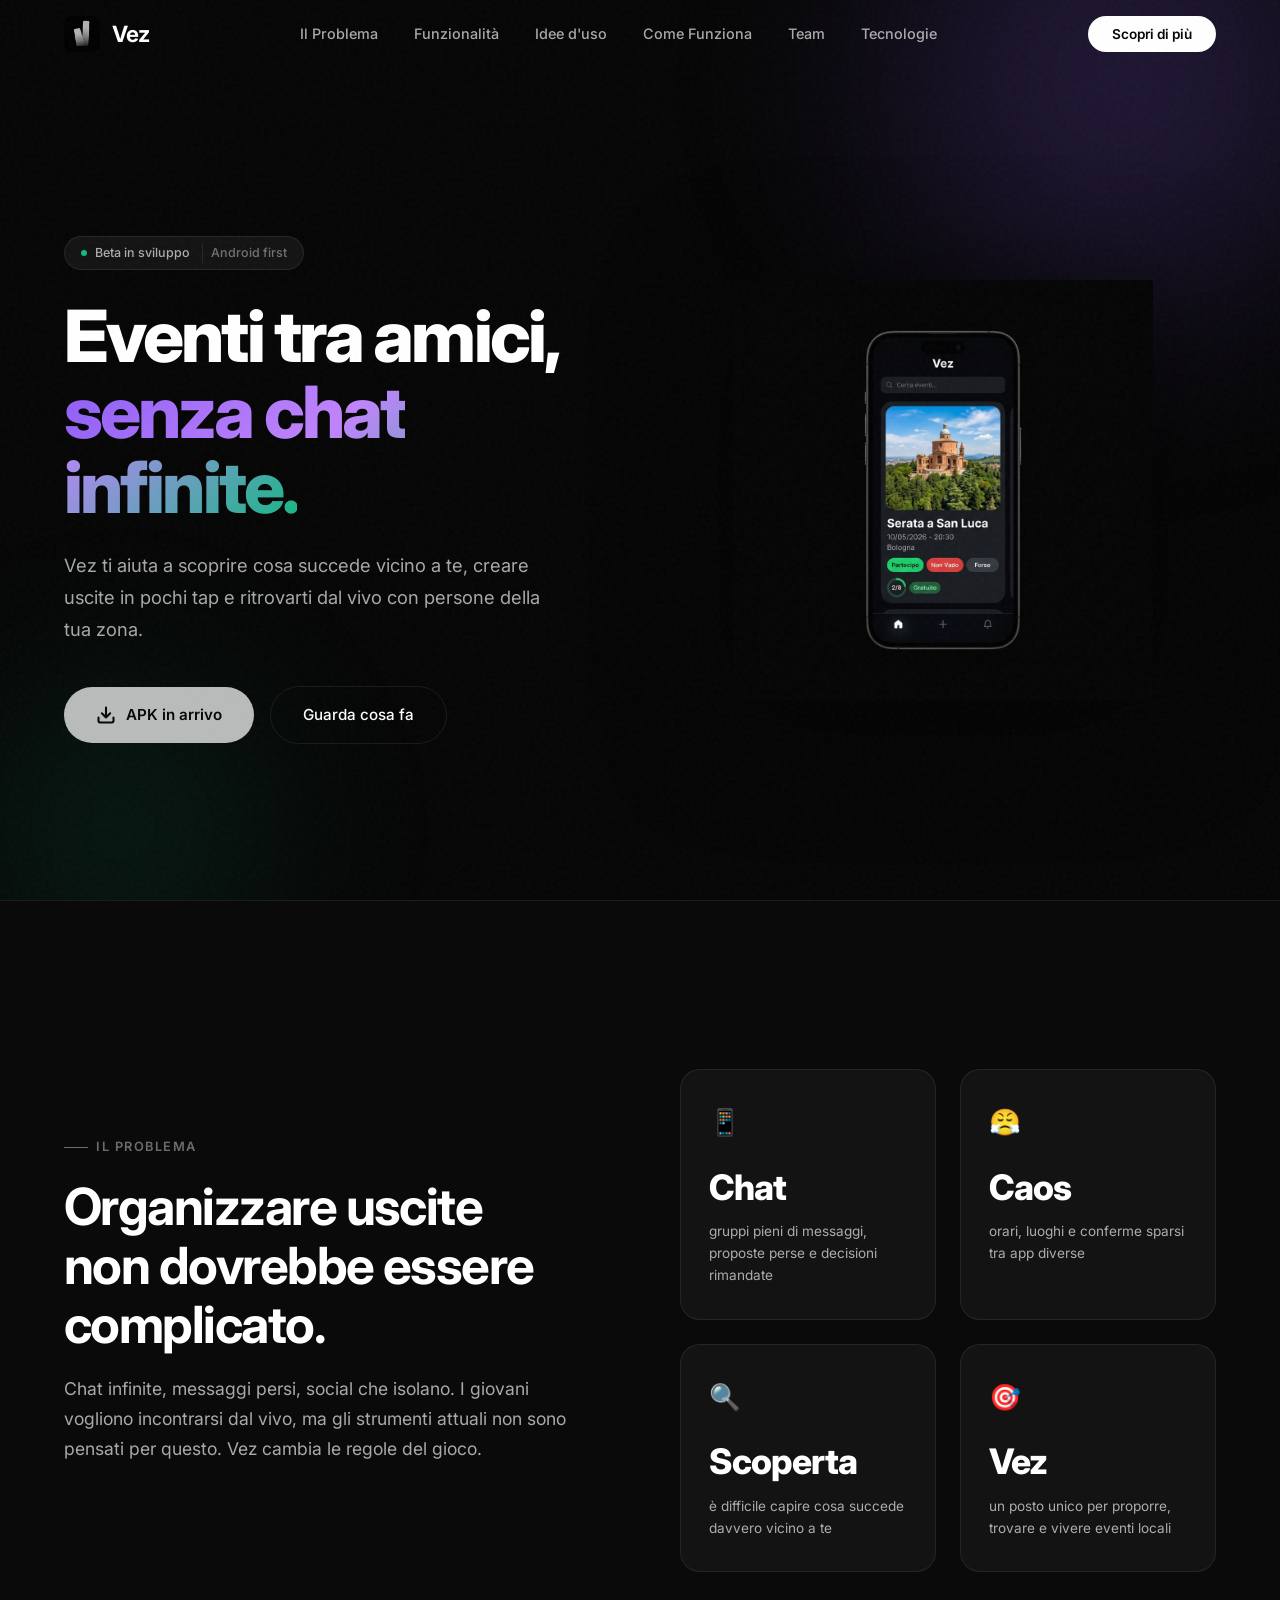
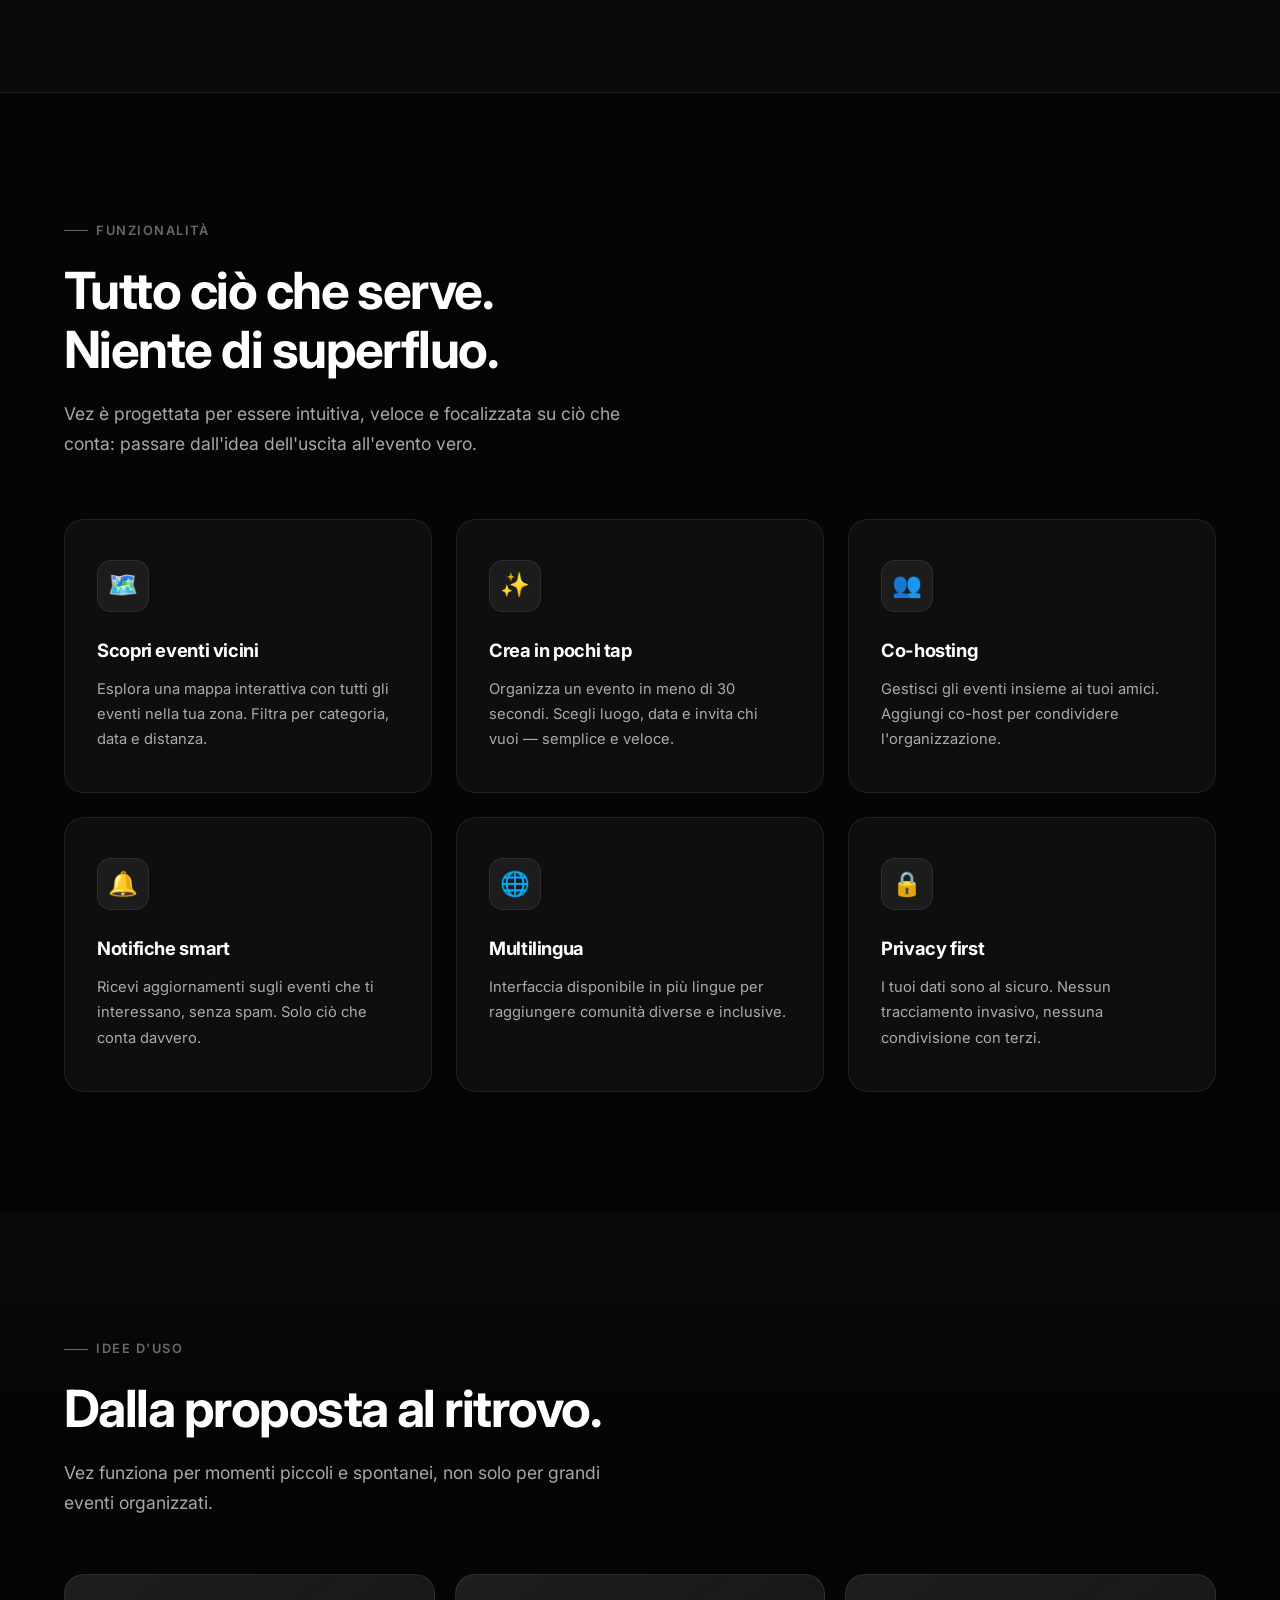
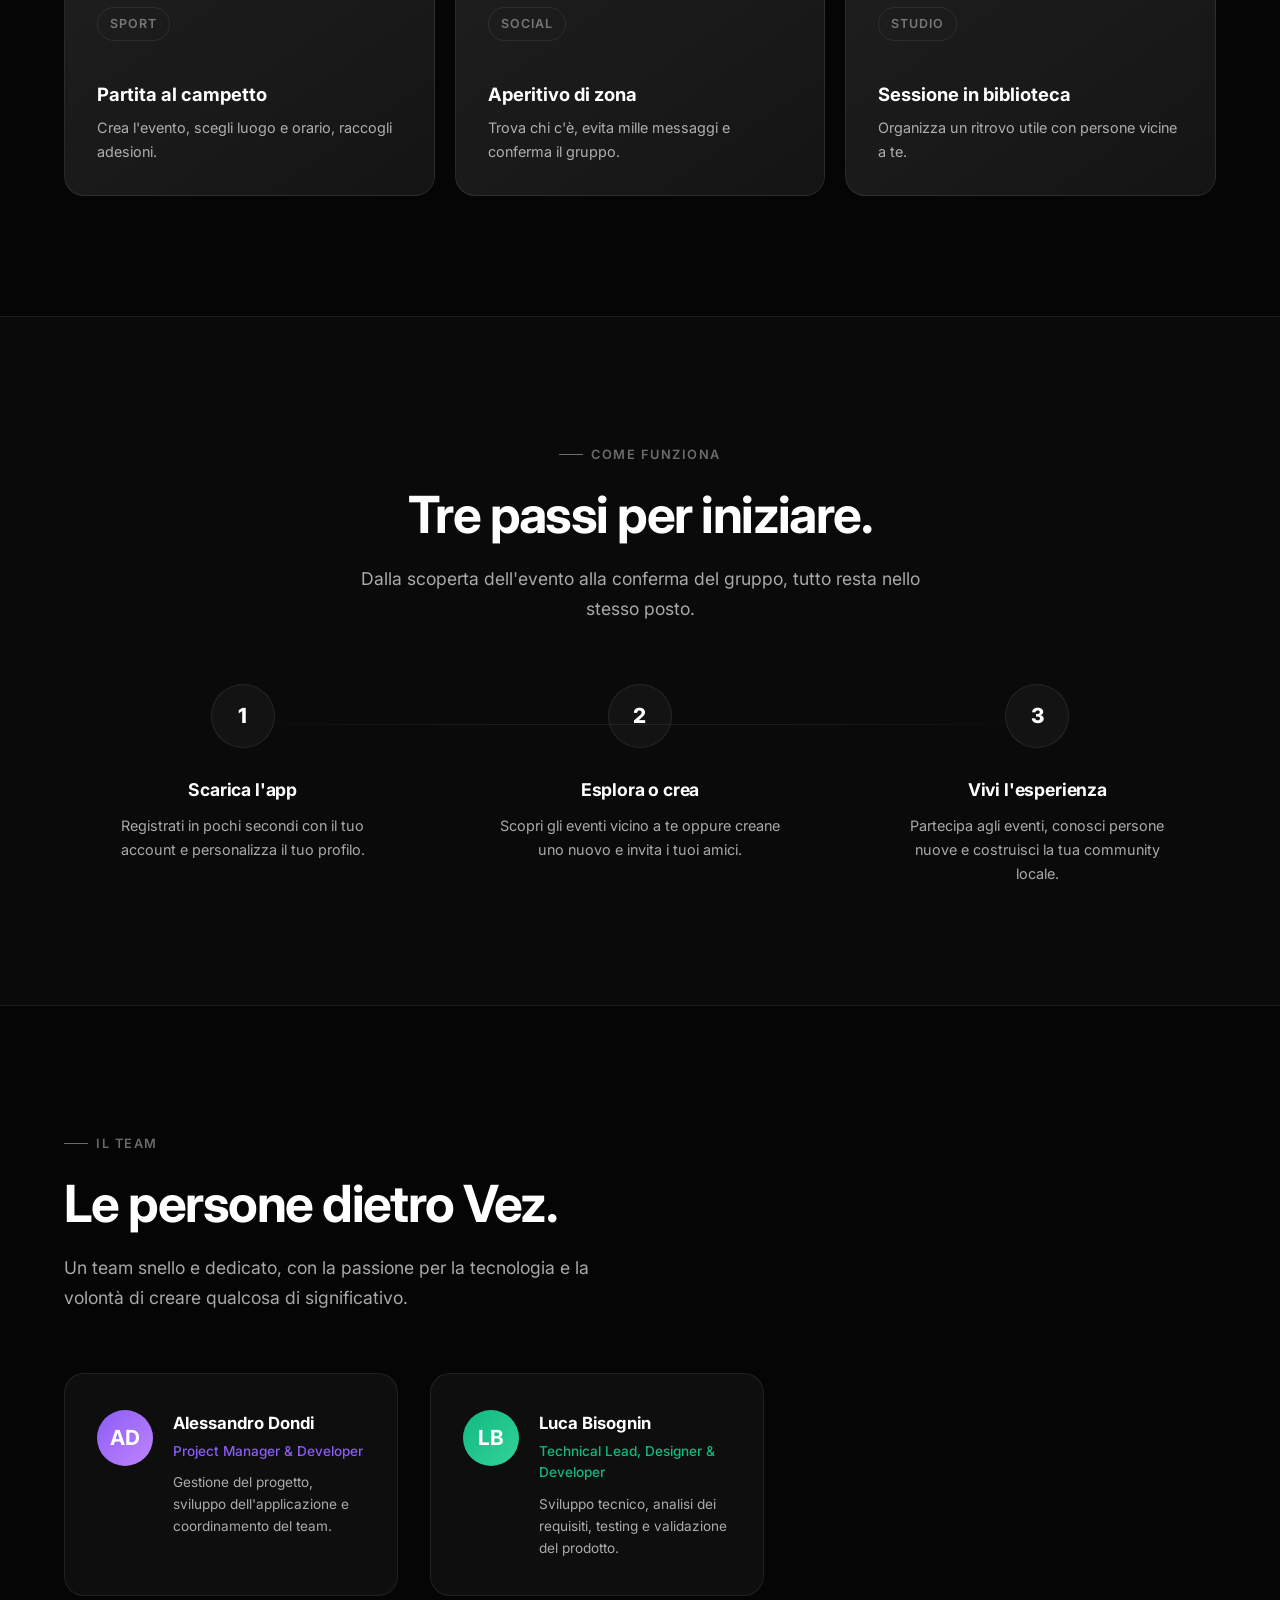
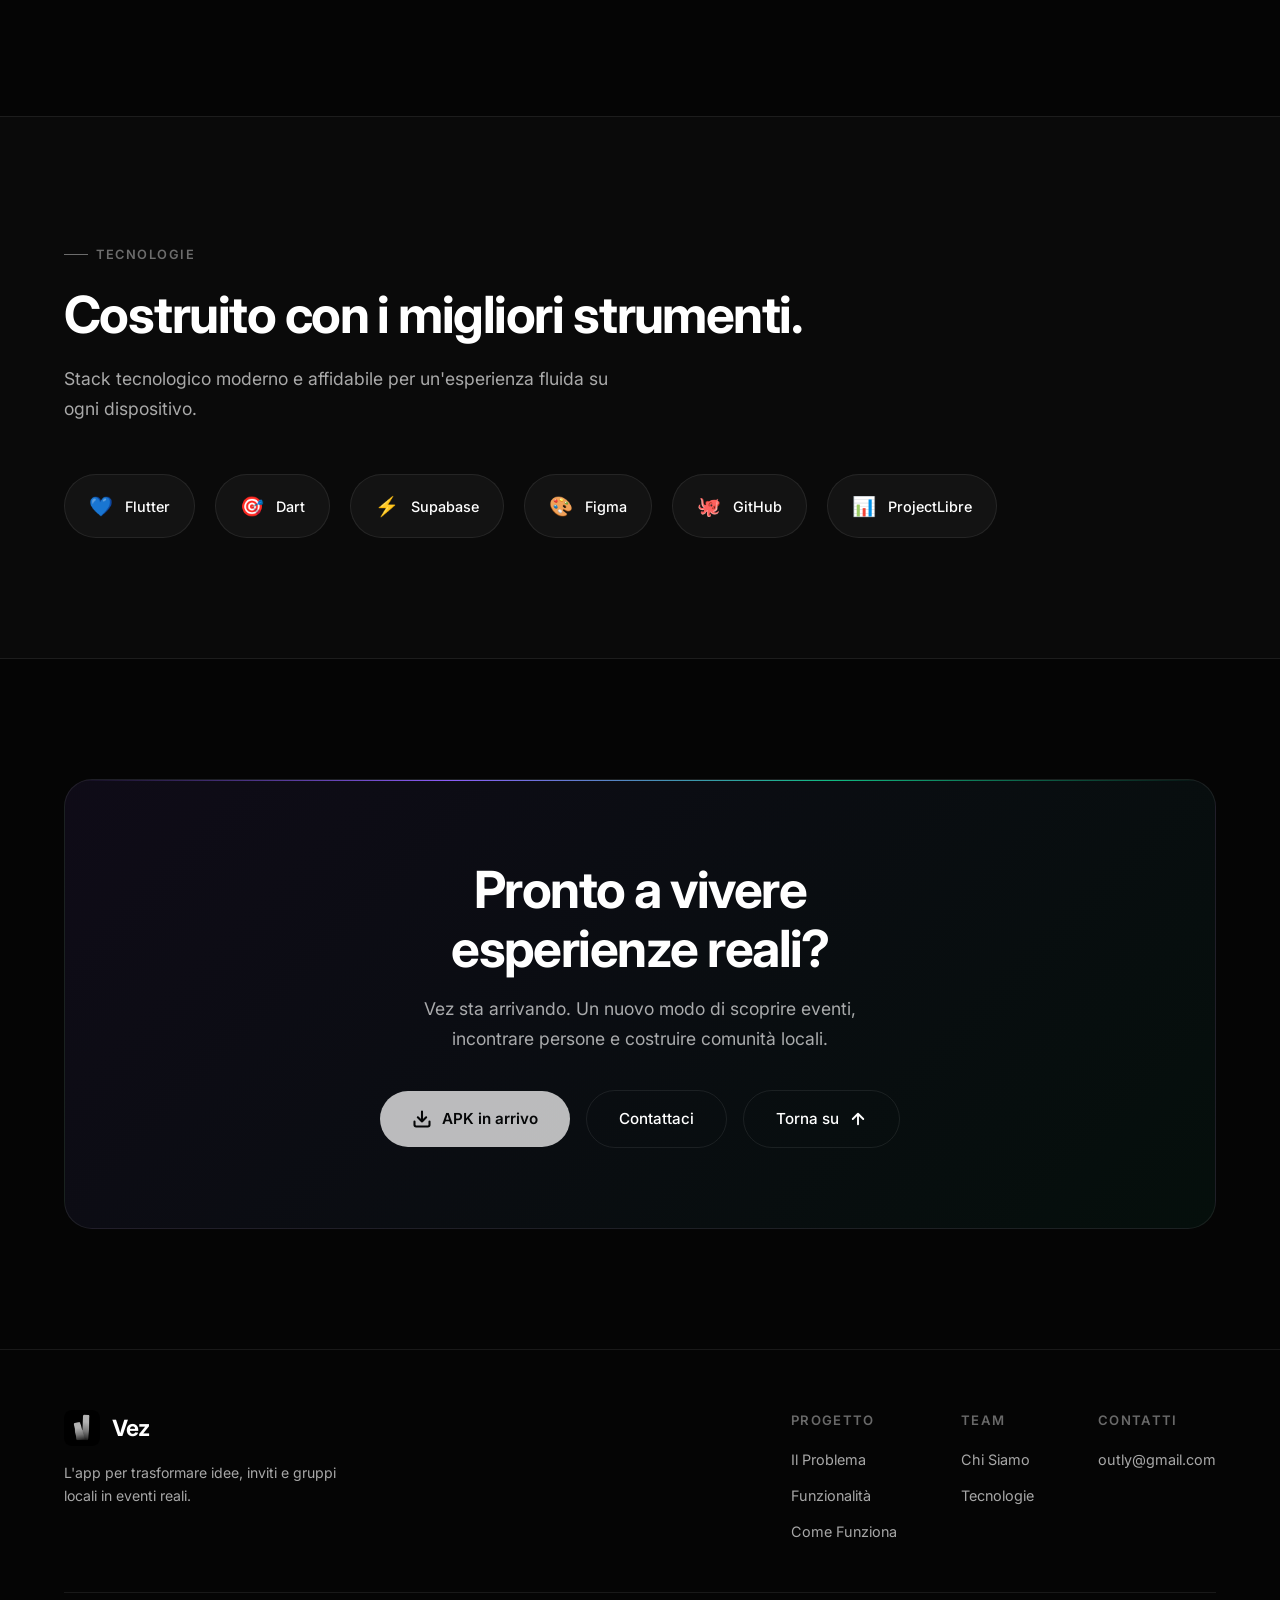
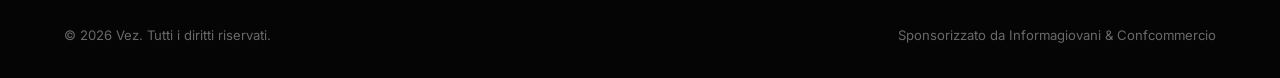
==== commit 9bd36b61: "sito pt2" ====
--- a/website/index.html
+++ b/website/index.html
@@ -3,16 +3,18 @@
 <head>
   <meta charset="UTF-8" />
   <meta name="viewport" content="width=device-width, initial-scale=1.0" />
-  <title>Vez — Eventi Reali, Connessioni Autentiche</title>
-  <meta name="description" content="Vez è l'app che ti permette di scoprire, organizzare e partecipare a eventi reali nella tua zona. Connessioni autentiche, comunità locali, esperienze vere." />
+  <title>Vez — Eventi vicini, uscite facili</title>
+  <meta name="description" content="Vez è l'app per scoprire eventi vicino a te, organizzare uscite con gli amici e incontrarsi dal vivo senza chat infinite." />
   <meta name="keywords" content="eventi, app eventi, uscite, giovani, comunità, vez, social, eventi reali" />
   <meta name="author" content="Vez Team" />
+  <meta name="theme-color" content="#050505" />
 
   <!-- Open Graph -->
-  <meta property="og:title" content="Vez — Eventi Reali, Connessioni Autentiche" />
-  <meta property="og:description" content="Scopri, organizza e partecipa a eventi reali nella tua zona." />
+  <meta property="og:title" content="Vez — Eventi vicini, uscite facili" />
+  <meta property="og:description" content="Scopri eventi, crea uscite e porta le connessioni fuori dallo schermo." />
   <meta property="og:type" content="website" />
-  <meta property="og:image" content="assets/app_icon.png" />
+  <meta property="og:locale" content="it_IT" />
+  <meta property="og:image" content="assets/app_mockup.png" />
 
   <!-- Fonts -->
   <link rel="preconnect" href="https://fonts.googleapis.com" />
@@ -21,6 +23,7 @@
 
   <!-- Favicon -->
   <link rel="icon" type="image/png" href="assets/app_icon.png" />
+  <link rel="apple-touch-icon" href="assets/app_icon.png" />
 
   <!-- Styles -->
   <link rel="stylesheet" href="index.css" />
@@ -28,9 +31,9 @@
 <body>
 
   <!-- ===== NAVBAR ===== -->
-  <nav class="navbar" id="navbar">
-    <div class="container">
-      <a href="#" class="navbar-logo">
+  <nav class="navbar" id="navbar" aria-label="Navigazione principale">
+    <div class="container">
+      <a href="#hero" class="navbar-logo">
         <img src="assets/app_icon.png" alt="Vez Logo" />
         <span>Vez</span>
       </a>
@@ -38,17 +41,18 @@
       <ul class="navbar-links" id="navLinks">
         <li><a href="#problema">Il Problema</a></li>
         <li><a href="#funzionalita">Funzionalità</a></li>
+        <li><a href="#idee">Idee d'uso</a></li>
         <li><a href="#come-funziona">Come Funziona</a></li>
         <li><a href="#team">Team</a></li>
         <li><a href="#tech">Tecnologie</a></li>
       </ul>
 
-      <button class="navbar-cta" onclick="document.getElementById('cta').scrollIntoView({behavior:'smooth',block:'start'})">Scopri di più</button>
-
-      <button class="menu-toggle" id="menuToggle" aria-label="Menu">
-        <span></span>
-        <span></span>
-        <span></span>
+      <button class="navbar-cta" type="button" data-scroll-target="#cta">Scopri di più</button>
+
+      <button class="menu-toggle" id="menuToggle" type="button" aria-label="Apri menu" aria-controls="navLinks" aria-expanded="false">
+        <span aria-hidden="true"></span>
+        <span aria-hidden="true"></span>
+        <span aria-hidden="true"></span>
       </button>
     </div>
   </nav>
@@ -62,28 +66,28 @@
       <div class="hero-content">
         <div class="hero-badge">
           <span class="dot"></span>
-          In fase di sviluppo
+          Beta in sviluppo
         </div>
 
         <h1 class="hero-title">
-          Esci. Incontra.<br /><span class="highlight">Vivi davvero.</span>
+          Eventi tra amici,<br /><span class="highlight">senza chat infinite.</span>
         </h1>
 
         <p class="hero-description">
-          Vez è l'app che porta le connessioni fuori dallo schermo. Scopri eventi vicino a te, organizza uscite con gli amici e costruisci comunità reali.
+          Vez ti aiuta a scoprire cosa succede vicino a te, creare uscite in pochi tap e ritrovarti dal vivo con persone della tua zona.
         </p>
 
         <div class="hero-actions">
-          <a href="assets/vez.apk" download class="btn-primary btn-download">
+          <a class="btn-primary btn-download btn-disabled" aria-disabled="true">
             <svg width="20" height="20" viewBox="0 0 24 24" fill="none" stroke="currentColor" stroke-width="2.5" stroke-linecap="round" stroke-linejoin="round"><path d="M21 15v4a2 2 0 01-2 2H5a2 2 0 01-2-2v-4M7 10l5 5 5-5M12 15V3"/></svg>
-            Scarica APK
+            APK in arrivo
           </a>
-          <a href="#funzionalita" class="btn-secondary">Scopri le funzionalità</a>
+          <a href="#funzionalita" class="btn-secondary">Guarda cosa fa</a>
         </div>
       </div>
 
       <div class="hero-mockup">
-        <img src="assets/app_mockup.png" alt="Vez App Mockup" />
+        <img src="assets/app_mockup.png" alt="Schermate dell'app Vez con eventi e profilo" />
       </div>
     </div>
   </section>
@@ -99,26 +103,26 @@
         </p>
       </div>
 
-      <div class="problem-stats" style="margin-top: 48px;">
+      <div class="problem-stats">
         <div class="stat-card reveal reveal-delay-1">
           <div class="stat-icon">📱</div>
-          <div class="stat-value" data-count="78" data-suffix="%">0%</div>
-          <div class="stat-label">dei giovani usa chat non strutturate per organizzarsi</div>
+          <div class="stat-value">Chat</div>
+          <div class="stat-label">gruppi pieni di messaggi, proposte perse e decisioni rimandate</div>
         </div>
         <div class="stat-card reveal reveal-delay-2">
           <div class="stat-icon">😤</div>
-          <div class="stat-value" data-count="65" data-suffix="%">0%</div>
-          <div class="stat-label">rinuncia a uscire per la complessità organizzativa</div>
+          <div class="stat-value">Caos</div>
+          <div class="stat-label">orari, luoghi e conferme sparsi tra app diverse</div>
         </div>
         <div class="stat-card reveal reveal-delay-3">
           <div class="stat-icon">🔍</div>
-          <div class="stat-value" data-count="0" data-suffix="">0</div>
-          <div class="stat-label">piattaforme dedicate agli eventi tra giovani</div>
+          <div class="stat-value">Scoperta</div>
+          <div class="stat-label">è difficile capire cosa succede davvero vicino a te</div>
         </div>
         <div class="stat-card reveal reveal-delay-4">
           <div class="stat-icon">🎯</div>
-          <div class="stat-value" data-count="1" data-suffix="">0</div>
-          <div class="stat-label">soluzione: Vez. Semplice, moderna, sociale.</div>
+          <div class="stat-value">Vez</div>
+          <div class="stat-label">un posto unico per proporre, trovare e vivere eventi locali</div>
         </div>
       </div>
     </div>
@@ -131,7 +135,7 @@
         <span class="section-label">Funzionalità</span>
         <h2 class="section-title">Tutto ciò che serve.<br />Niente di superfluo.</h2>
         <p class="section-subtitle">
-          Vez è progettata per essere intuitiva, veloce e focalizzata su ciò che conta: connetterti con le persone attorno a te.
+          Vez è progettata per essere intuitiva, veloce e focalizzata su ciò che conta: passare dall'idea dell'uscita all'evento vero.
         </p>
       </div>
 
@@ -175,14 +179,45 @@
     </div>
   </section>
 
+  <!-- ===== USE CASES ===== -->
+  <section class="section use-cases" id="idee">
+    <div class="container">
+      <div class="reveal">
+        <span class="section-label">Idee d'uso</span>
+        <h2 class="section-title">Dalla proposta al ritrovo.</h2>
+        <p class="section-subtitle">
+          Vez funziona per momenti piccoli e spontanei, non solo per grandi eventi organizzati.
+        </p>
+      </div>
+
+      <div class="use-case-strip">
+        <div class="use-case reveal reveal-delay-1">
+          <span>Sport</span>
+          <strong>Partita al campetto</strong>
+          <p>Crea l'evento, scegli luogo e orario, raccogli adesioni.</p>
+        </div>
+        <div class="use-case reveal reveal-delay-2">
+          <span>Social</span>
+          <strong>Aperitivo di zona</strong>
+          <p>Trova chi c'è, evita mille messaggi e conferma il gruppo.</p>
+        </div>
+        <div class="use-case reveal reveal-delay-3">
+          <span>Studio</span>
+          <strong>Sessione in biblioteca</strong>
+          <p>Organizza un ritrovo utile con persone vicine a te.</p>
+        </div>
+      </div>
+    </div>
+  </section>
+
   <!-- ===== HOW IT WORKS ===== -->
   <section class="section how-it-works" id="come-funziona">
     <div class="container">
-      <div class="reveal" style="text-align: center;">
+      <div class="reveal section-centered">
         <span class="section-label">Come Funziona</span>
         <h2 class="section-title">Tre passi per iniziare.</h2>
-        <p class="section-subtitle" style="margin: 0 auto;">
-          Dal download alla tua prima esperienza reale, in meno di un minuto.
+        <p class="section-subtitle">
+          Dalla scoperta dell'evento alla conferma del gruppo, tutto resta nello stesso posto.
         </p>
       </div>
 
@@ -233,7 +268,7 @@
           <div class="team-avatar">LB</div>
           <div class="team-info">
             <h3>Luca Bisognin</h3>
-            <div class="role">Technical Lead &amp; Developer</div>
+            <div class="role">Technical Lead, Designer &amp; Developer</div>
             <p>Sviluppo tecnico, analisi dei requisiti, testing e validazione del prodotto.</p>
           </div>
         </div>
@@ -287,13 +322,14 @@
       <div class="cta-box reveal">
         <h2 class="section-title">Pronto a vivere<br />esperienze reali?</h2>
         <p class="section-subtitle">
-          Vez sta arrivando. Un nuovo modo di scoprire eventi, incontrare persone e costruire comunità — tutto inizia qui.
+          Vez sta arrivando. Un nuovo modo di scoprire eventi, incontrare persone e costruire comunità locali.
         </p>
         <div class="cta-buttons">
-          <a href="assets/vez.apk" download class="btn-primary btn-download">
+          <a class="btn-primary btn-download btn-disabled" aria-disabled="true">
             <svg width="20" height="20" viewBox="0 0 24 24" fill="none" stroke="currentColor" stroke-width="2.5" stroke-linecap="round" stroke-linejoin="round"><path d="M21 15v4a2 2 0 01-2 2H5a2 2 0 01-2-2v-4M7 10l5 5 5-5M12 15V3"/></svg>
-            Scarica APK
+            APK in arrivo
           </a>
+          <a href="mailto:outly@gmail.com" class="btn-secondary">Contattaci</a>
           <a href="#hero" class="btn-secondary">
             Torna su
             <svg width="18" height="18" viewBox="0 0 24 24" fill="none" stroke="currentColor" stroke-width="2.5" stroke-linecap="round" stroke-linejoin="round"><path d="M12 19V5M5 12l7-7 7 7"/></svg>
@@ -308,11 +344,11 @@
     <div class="container">
       <div class="footer-top">
         <div class="footer-brand">
-          <a href="#" class="navbar-logo">
+          <a href="#hero" class="navbar-logo">
             <img src="assets/app_icon.png" alt="Vez Logo" />
             <span>Vez</span>
           </a>
-          <p>L'app che porta le connessioni fuori dallo schermo. Eventi reali, persone vere, esperienze autentiche.</p>
+          <p>L'app per trasformare idee, inviti e gruppi locali in eventi reali.</p>
         </div>
 
         <div class="footer-links-group">
--- a/website/index.css
+++ b/website/index.css
@@ -61,6 +61,17 @@
   color: inherit;
 }
 
+button,
+a {
+  -webkit-tap-highlight-color: transparent;
+}
+
+a:focus-visible,
+button:focus-visible {
+  outline: 2px solid var(--accent-emerald);
+  outline-offset: 4px;
+}
+
 img {
   max-width: 100%;
   display: block;
@@ -111,6 +122,18 @@
   color: var(--text-secondary);
   max-width: 560px;
   line-height: 1.7;
+}
+
+.section-centered {
+  text-align: center;
+}
+
+.section-centered .section-label {
+  justify-content: center;
+}
+
+.section-centered .section-subtitle {
+  margin: 0 auto;
 }
 
 /* ===== NOISE OVERLAY ===== */
@@ -303,6 +326,14 @@
   backdrop-filter: blur(10px);
 }
 
+.hero-badge::after {
+  content: 'Android first';
+  padding-left: 8px;
+  margin-left: 4px;
+  border-left: 1px solid var(--border-subtle);
+  color: var(--text-tertiary);
+}
+
 .hero-badge .dot {
   width: 6px;
   height: 6px;
@@ -366,6 +397,14 @@
   box-shadow: 0 8px 40px var(--accent-glow);
 }
 
+.btn-disabled,
+.btn-disabled:hover {
+  cursor: not-allowed;
+  opacity: 0.72;
+  transform: none;
+  box-shadow: none;
+}
+
 .btn-secondary {
   display: inline-flex;
   align-items: center;
@@ -424,6 +463,7 @@
   display: grid;
   grid-template-columns: 1fr 1fr;
   gap: 24px;
+  margin-top: 48px;
 }
 
 .stat-card {
@@ -446,7 +486,7 @@
 }
 
 .stat-card .stat-value {
-  font-size: 2.2rem;
+  font-size: clamp(1.45rem, 3vw, 2.2rem);
   font-weight: 800;
   letter-spacing: -0.03em;
   margin-bottom: 6px;
@@ -523,6 +563,62 @@
   line-height: 1.7;
 }
 
+/* ===== USE CASES ===== */
+.use-cases {
+  background:
+    linear-gradient(180deg, rgba(255, 255, 255, 0.02), transparent 30%),
+    var(--bg-primary);
+}
+
+.use-case-strip {
+  display: grid;
+  grid-template-columns: repeat(3, 1fr);
+  gap: 20px;
+  margin-top: 56px;
+}
+
+.use-case {
+  min-height: 210px;
+  padding: 32px;
+  border: 1px solid var(--border-subtle);
+  border-radius: var(--radius-lg);
+  background:
+    linear-gradient(145deg, rgba(255, 255, 255, 0.065), rgba(255, 255, 255, 0.025)),
+    var(--bg-card);
+  transition: var(--transition-smooth);
+}
+
+.use-case:hover {
+  border-color: var(--border-hover);
+  transform: translateY(-4px);
+}
+
+.use-case span {
+  display: inline-flex;
+  margin-bottom: 42px;
+  padding: 6px 12px;
+  border: 1px solid var(--border-subtle);
+  border-radius: var(--radius-full);
+  color: var(--text-tertiary);
+  font-size: 0.78rem;
+  font-weight: 600;
+  text-transform: uppercase;
+  letter-spacing: 0.08em;
+}
+
+.use-case strong {
+  display: block;
+  margin-bottom: 10px;
+  font-size: 1.15rem;
+  line-height: 1.25;
+}
+
+.use-case p {
+  color: var(--text-secondary);
+  font-size: 0.9rem;
+  line-height: 1.65;
+}
+
 /* ===== HOW IT WORKS ===== */
 .how-it-works {
   background: var(--bg-secondary);
@@ -876,6 +972,14 @@
 
 /* ===== RESPONSIVE ===== */
 @media (max-width: 1024px) {
+  .navbar-links {
+    gap: 20px;
+  }
+
+  .navbar-cta {
+    padding: 10px 18px;
+  }
+
   .hero .container {
     grid-template-columns: 1fr;
     text-align: center;
@@ -908,16 +1012,16 @@
     grid-template-columns: repeat(2, 1fr);
   }
 
+  .use-case-strip {
+    grid-template-columns: 1fr;
+  }
+
   .steps-grid::before {
     display: none;
   }
 }
 
-@media (max-width: 768px) {
-  .section {
-    padding: 80px 0;
-  }
-
+@media (max-width: 900px) {
   .navbar-links {
     display: none;
     position: fixed;
@@ -950,15 +1054,23 @@
   .menu-toggle.open span:nth-child(1) {
     transform: rotate(45deg) translate(5px, 5px);
   }
+
   .menu-toggle.open span:nth-child(2) {
     opacity: 0;
   }
+
   .menu-toggle.open span:nth-child(3) {
     transform: rotate(-45deg) translate(5px, -5px);
   }
 
   .navbar-cta {
     display: none;
+  }
+}
+
+@media (max-width: 768px) {
+  .section {
+    padding: 80px 0;
   }
 
   .hero {
@@ -980,6 +1092,12 @@
 
   .hero-actions {
     flex-direction: column;
+  }
+
+  .btn-primary,
+  .btn-secondary {
+    width: 100%;
+    justify-content: center;
   }
 
   .features-grid,
@@ -1012,6 +1130,7 @@
 
   .cta-box {
     padding: 48px 28px;
+    border-radius: var(--radius-lg);
   }
 }
 
@@ -1029,3 +1148,19 @@
     gap: 32px;
   }
 }
+
+@media (prefers-reduced-motion: reduce) {
+  *,
+  *::before,
+  *::after {
+    animation-duration: 0.01ms !important;
+    animation-iteration-count: 1 !important;
+    scroll-behavior: auto !important;
+    transition-duration: 0.01ms !important;
+  }
+
+  .reveal {
+    opacity: 1;
+    transform: none;
+  }
+}
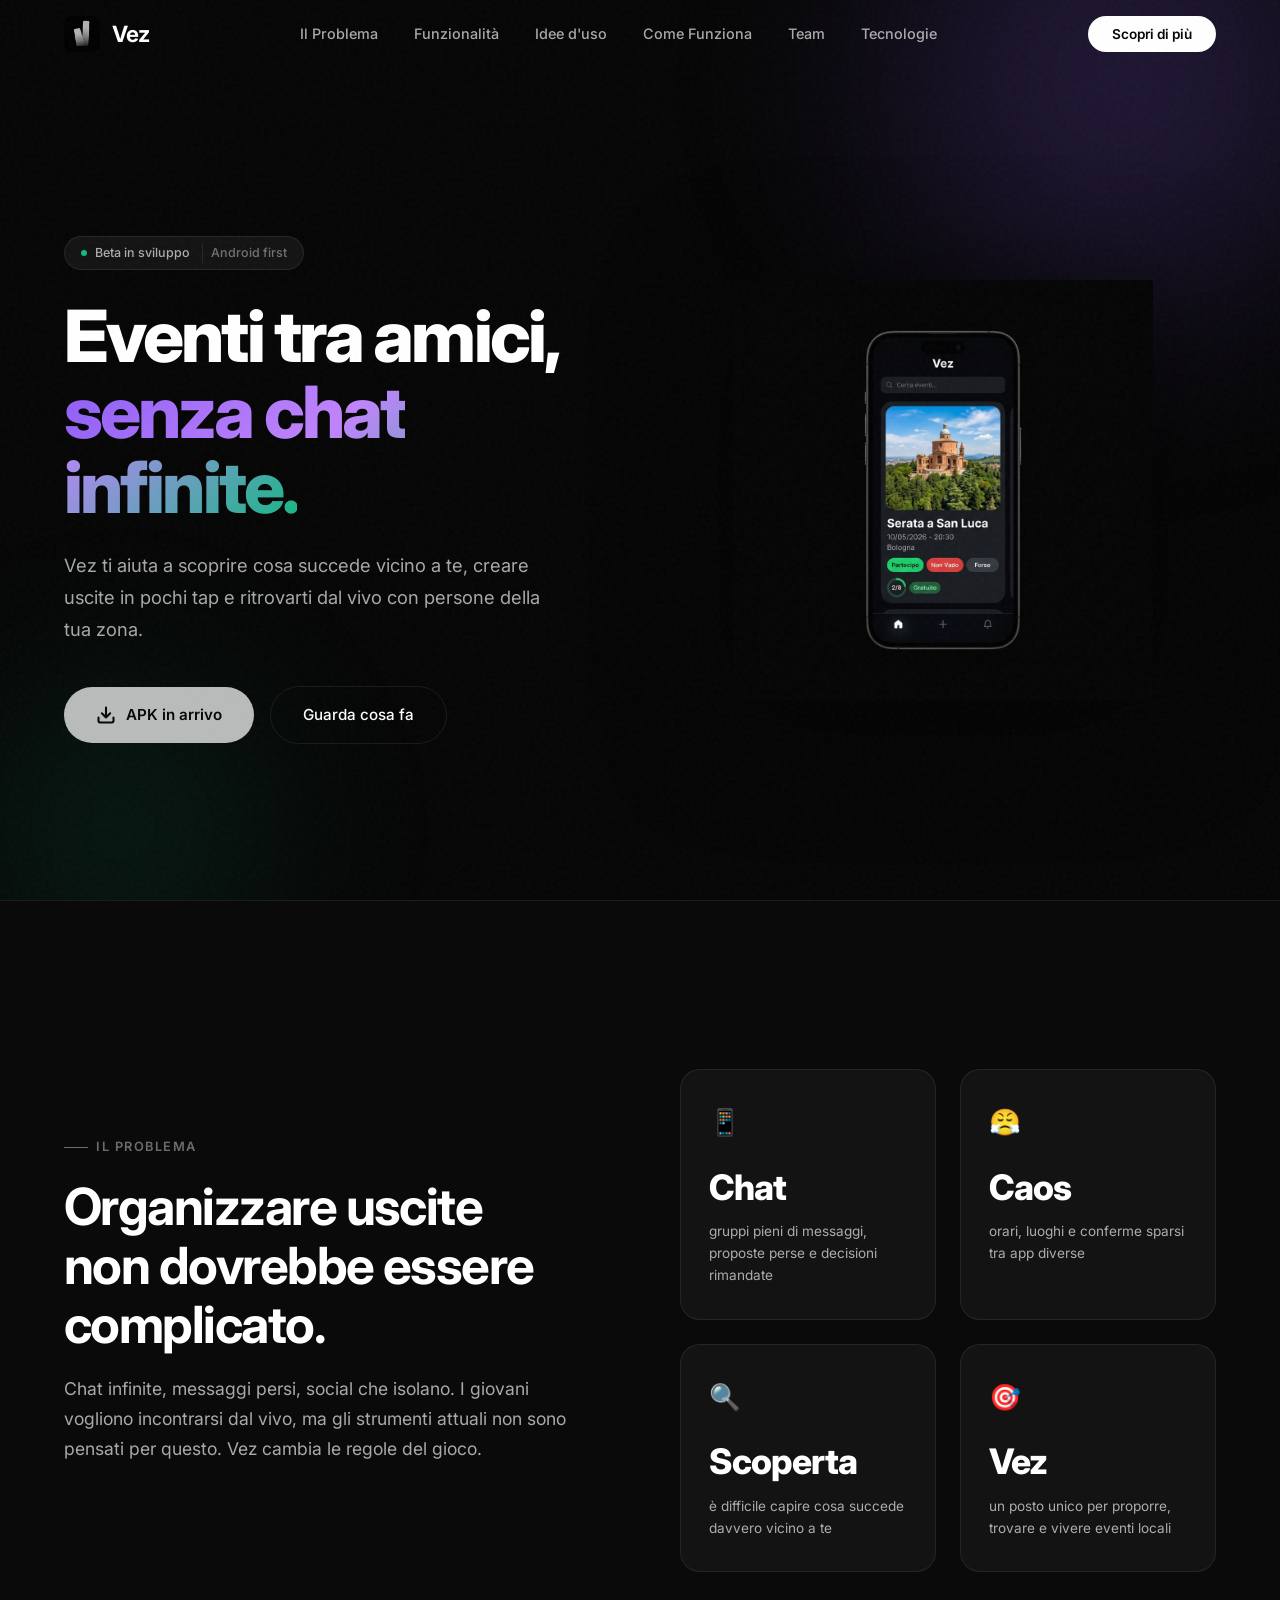
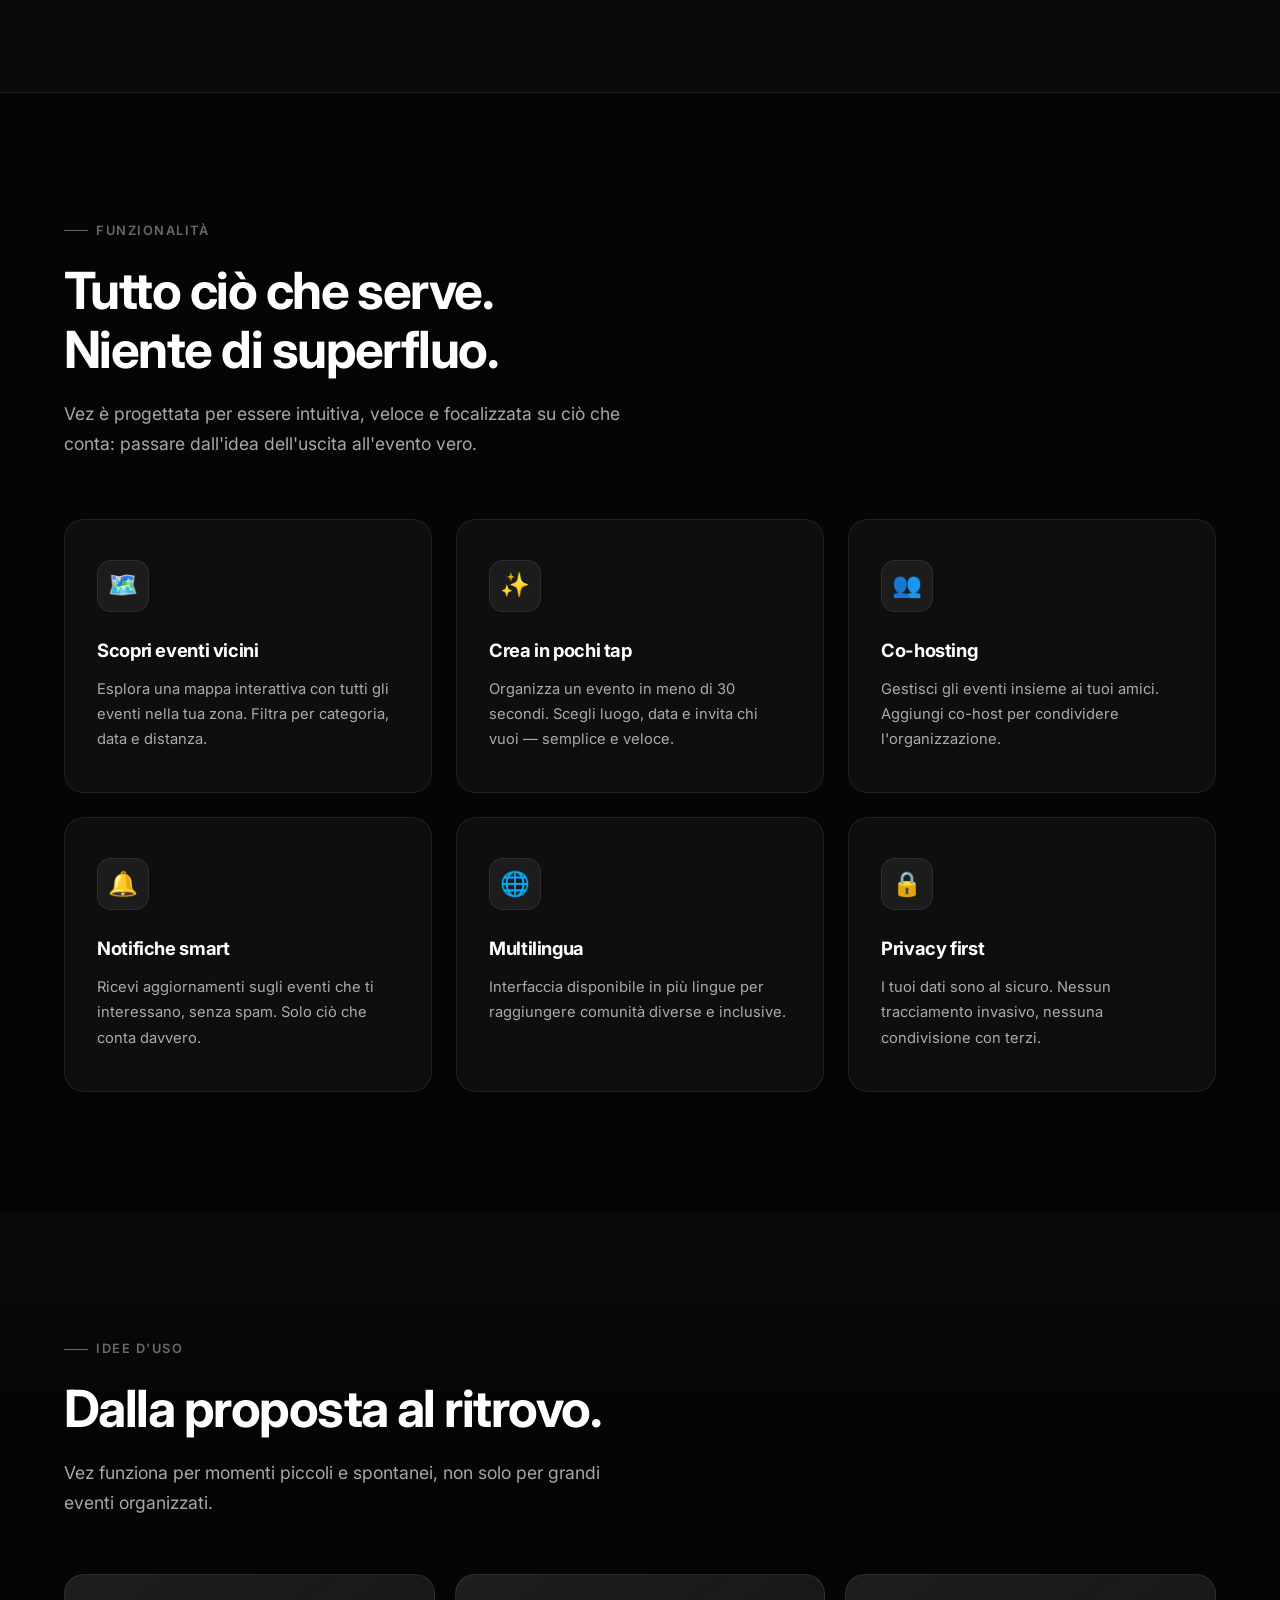
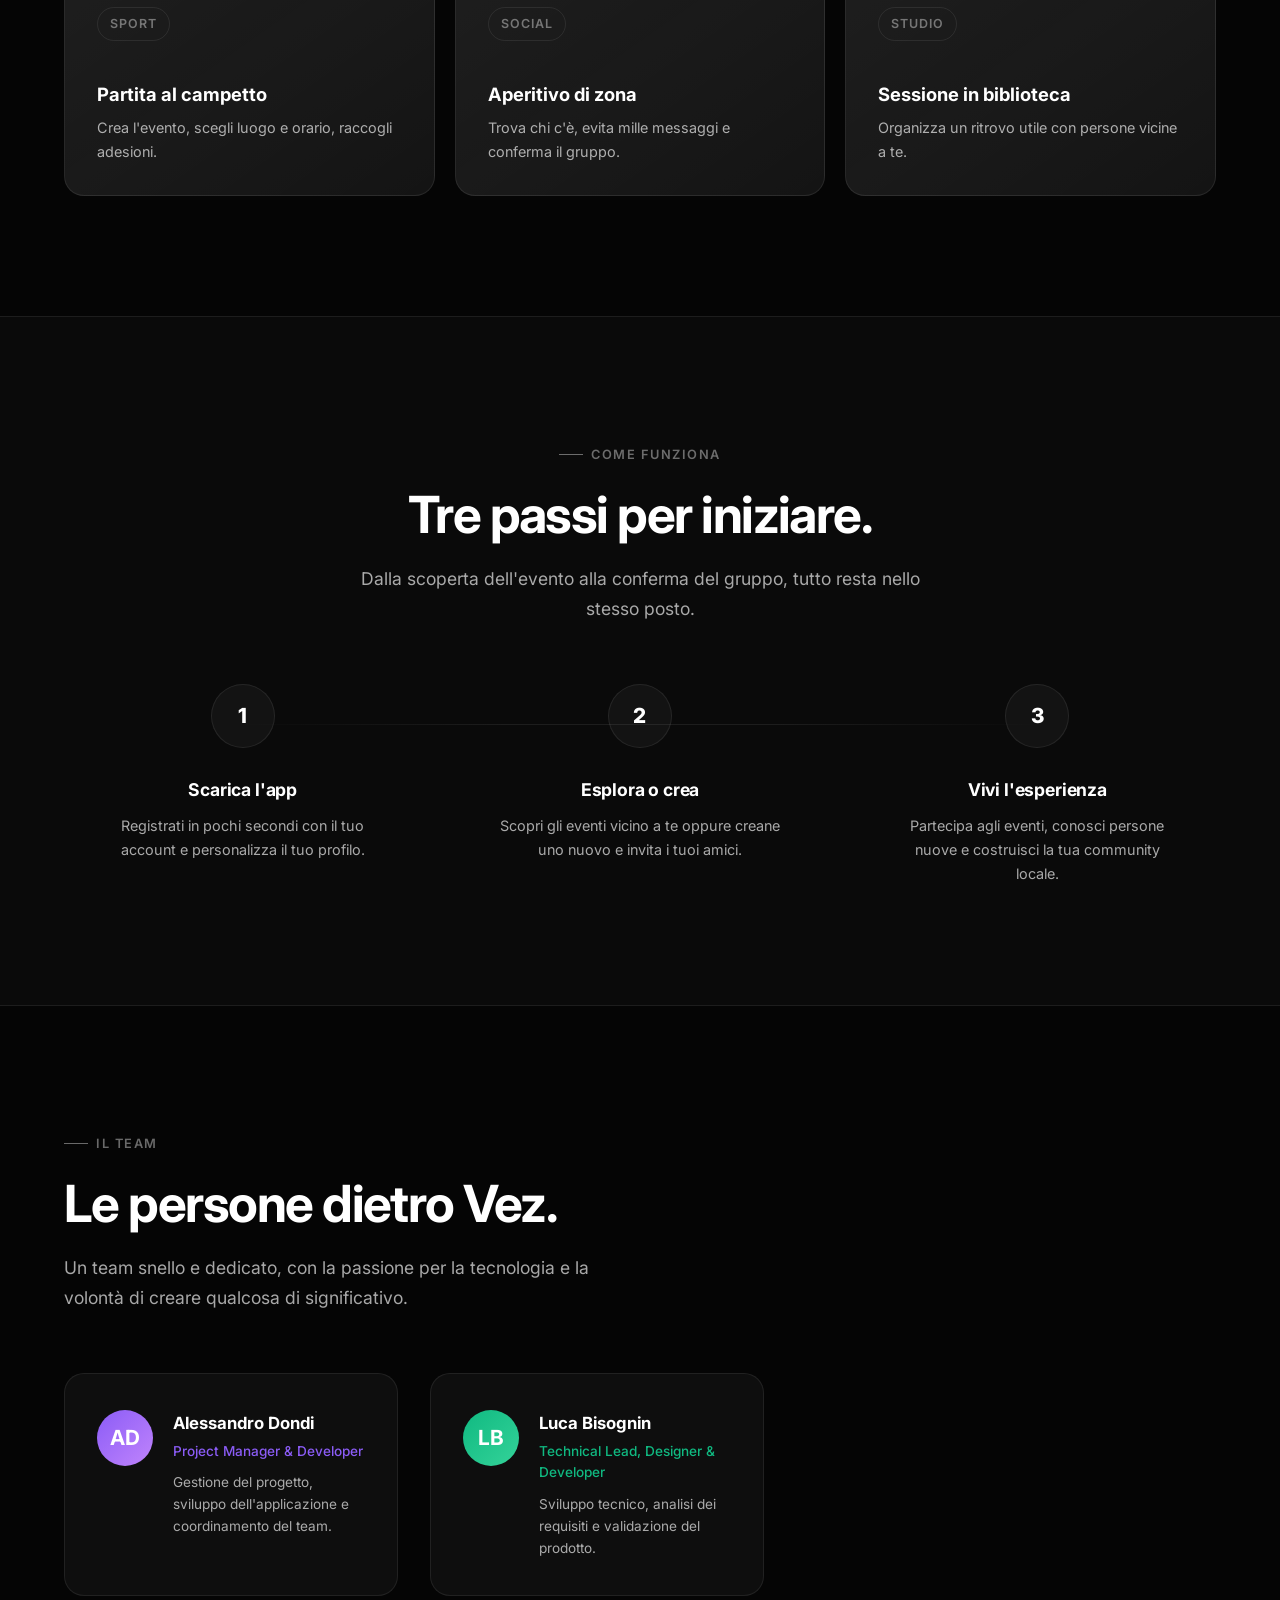
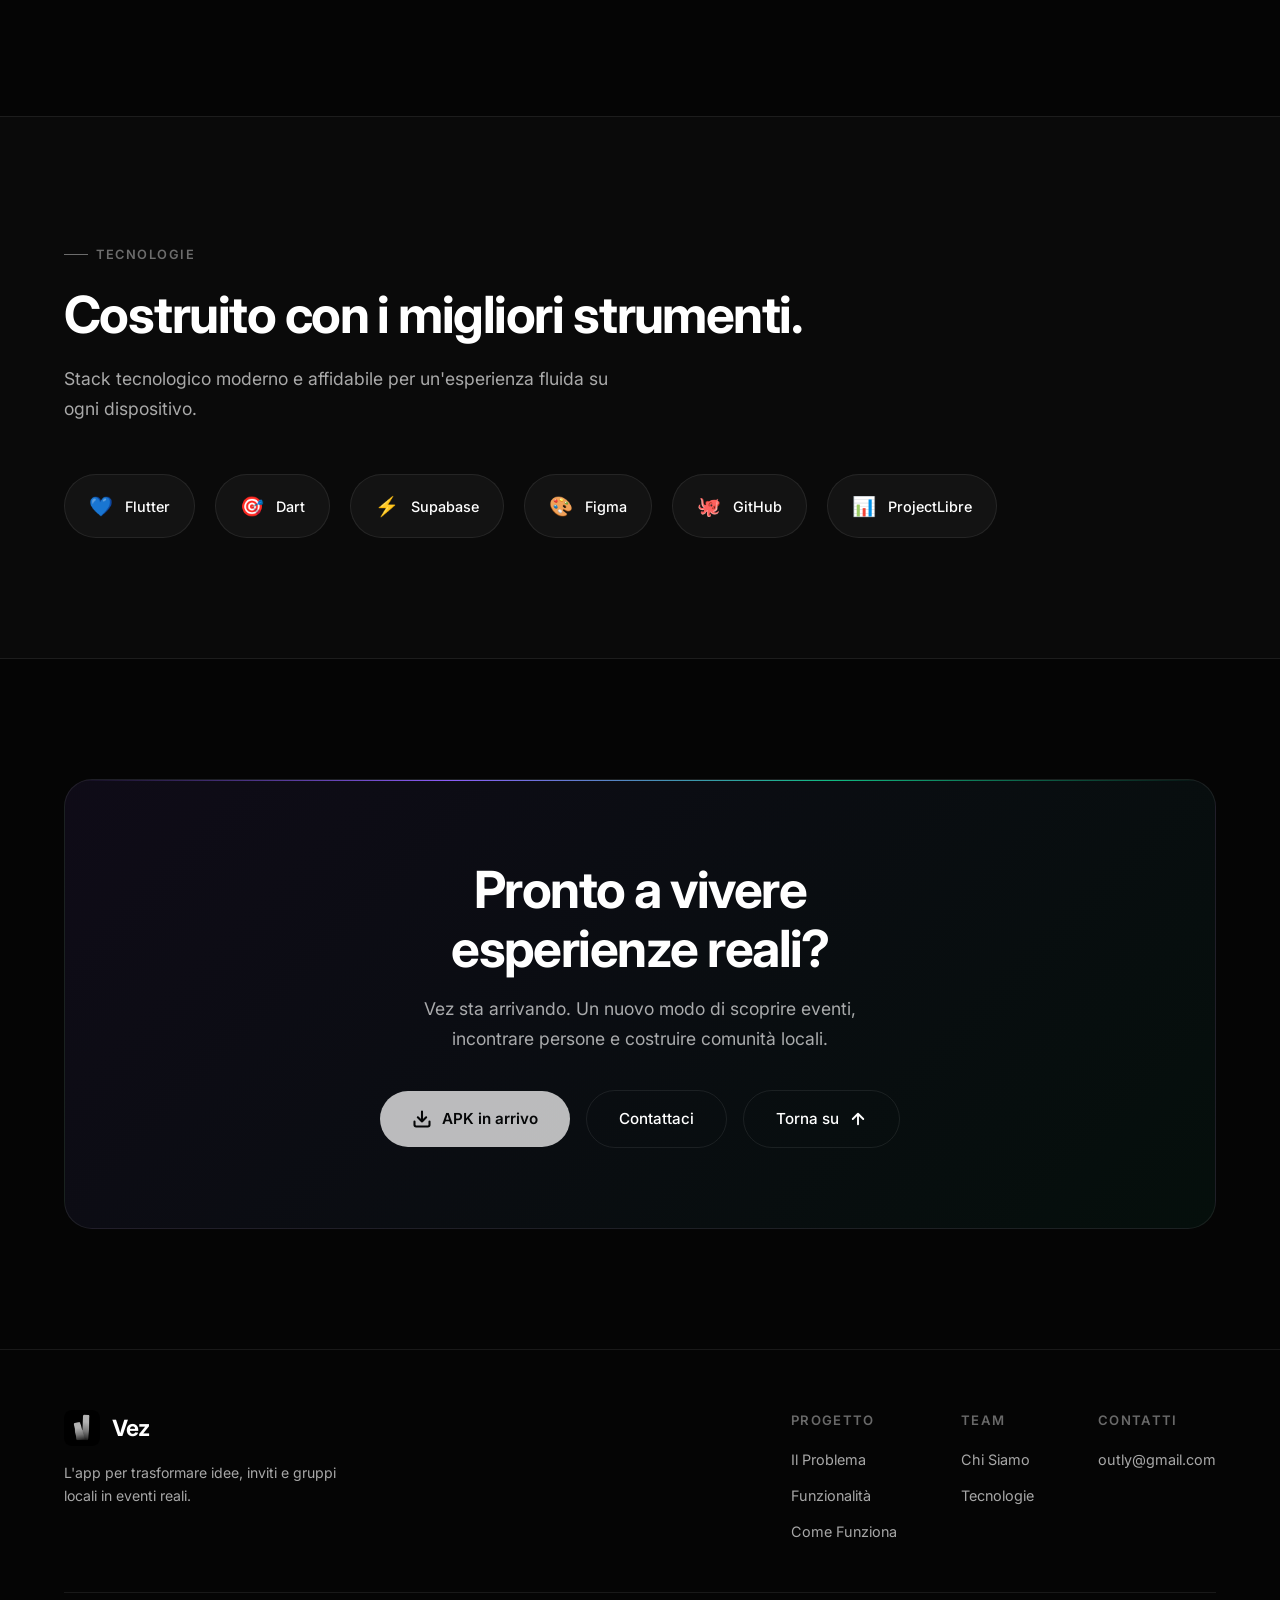
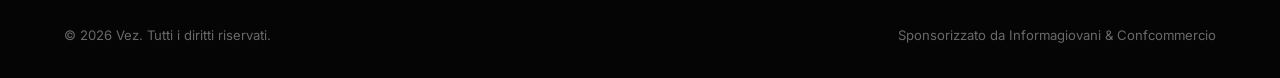
==== commit e2aaa72d: "hotfix" ====
--- a/website/index.html
+++ b/website/index.html
@@ -269,7 +269,7 @@
           <div class="team-info">
             <h3>Luca Bisognin</h3>
             <div class="role">Technical Lead, Designer &amp; Developer</div>
-            <p>Sviluppo tecnico, analisi dei requisiti, testing e validazione del prodotto.</p>
+            <p>Sviluppo tecnico, analisi dei requisiti e validazione del prodotto.</p>
           </div>
         </div>
       </div>
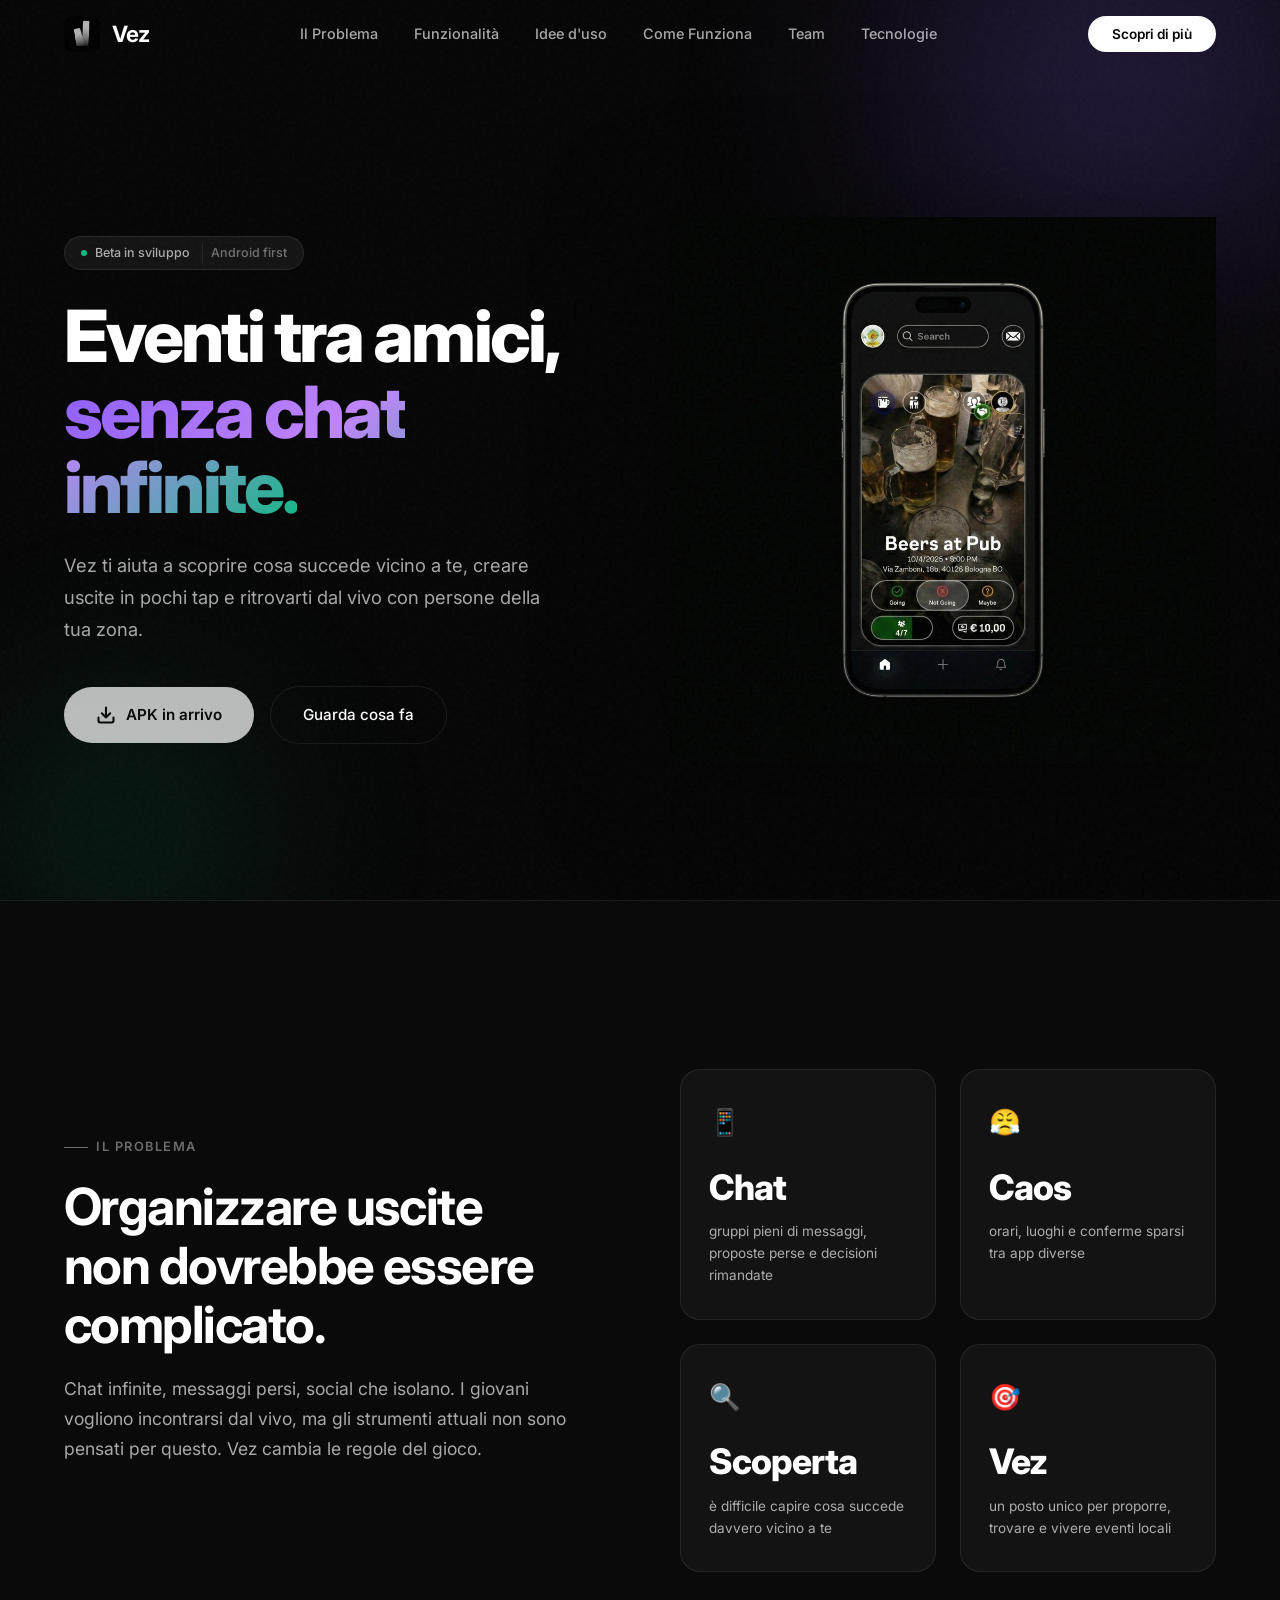
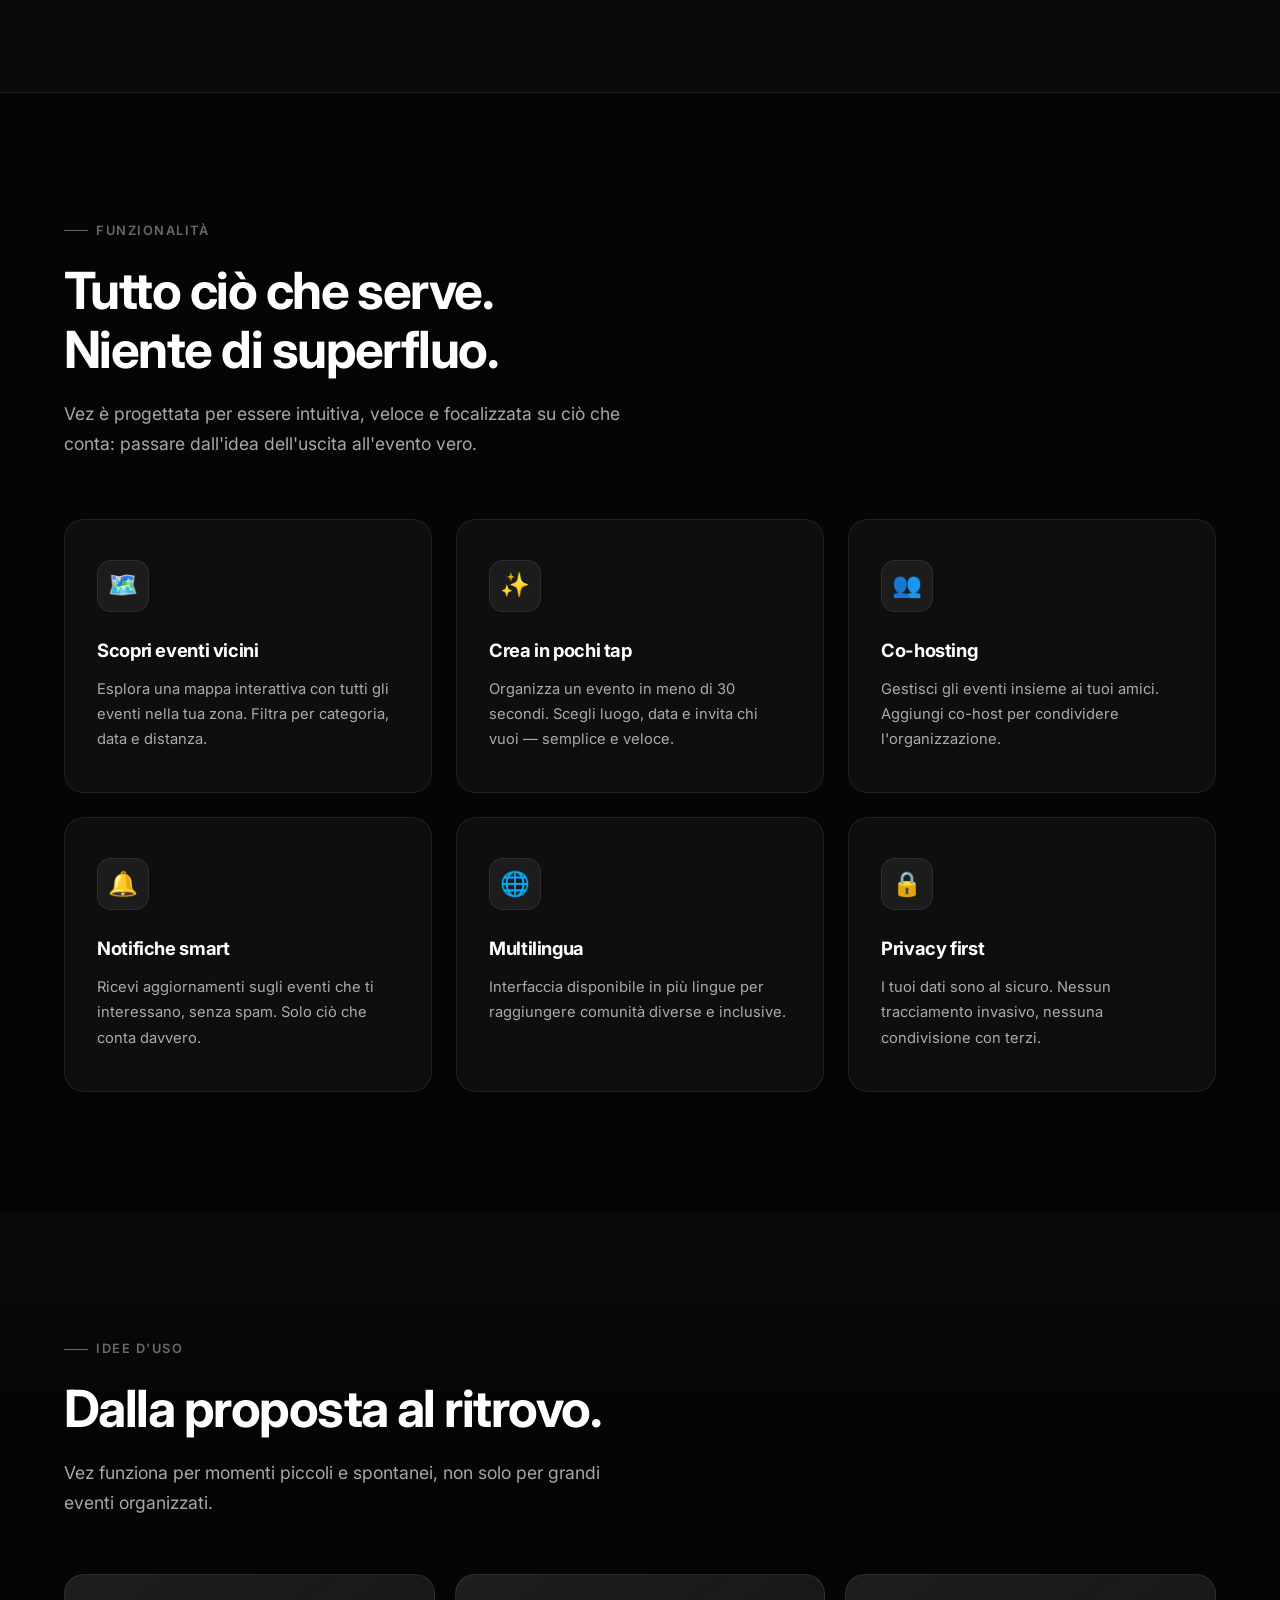
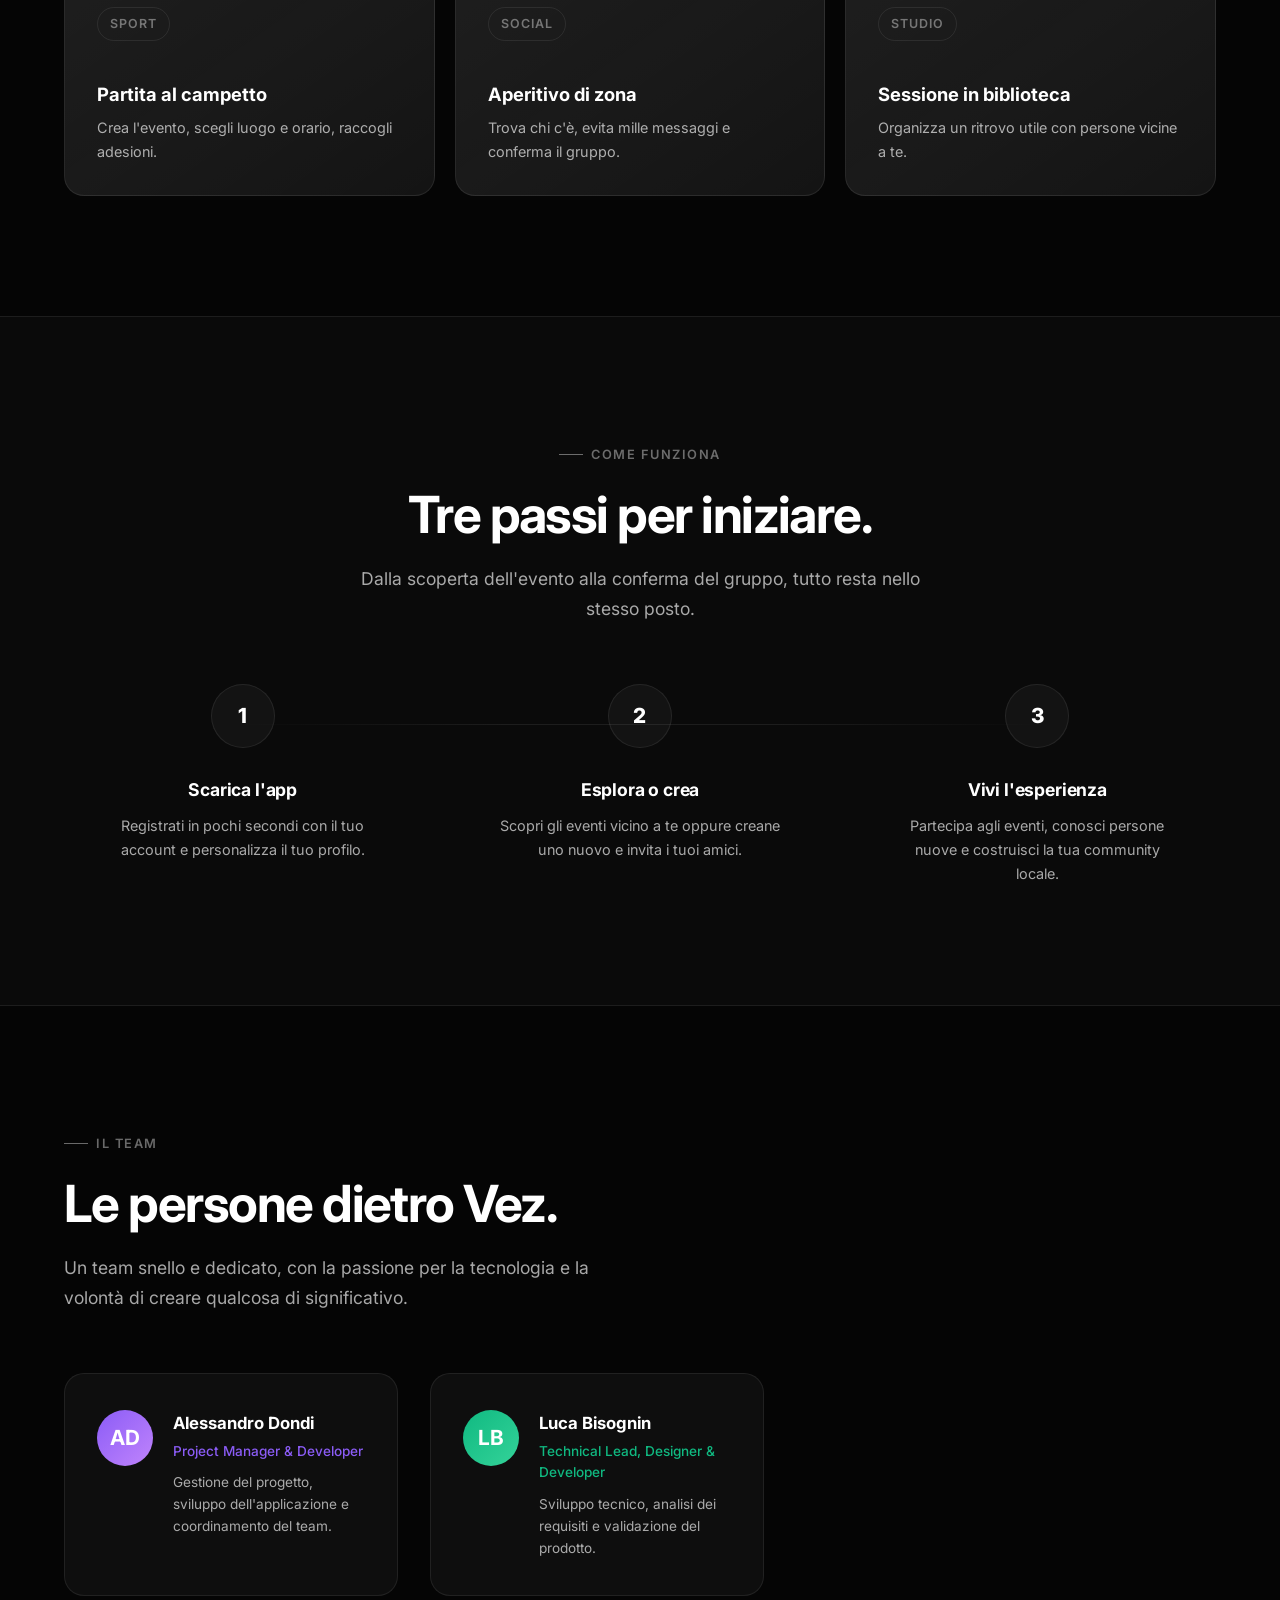
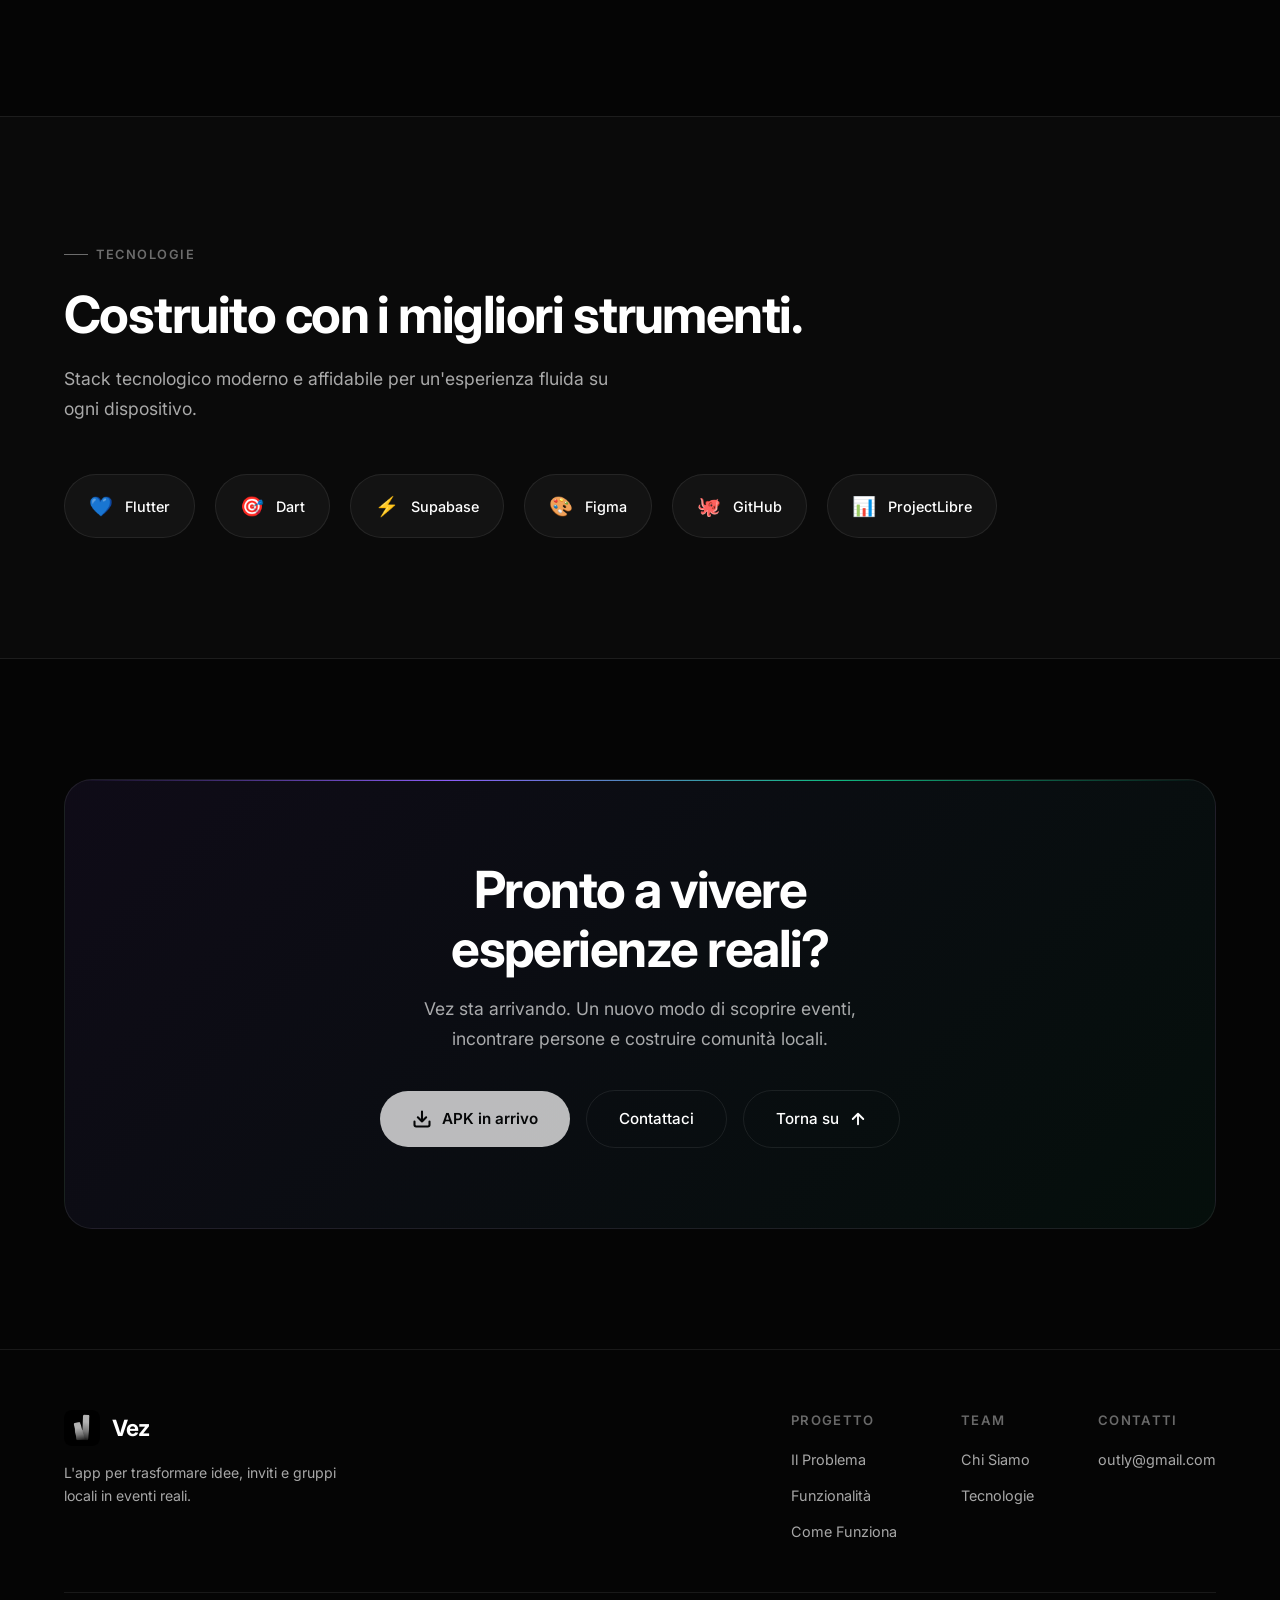
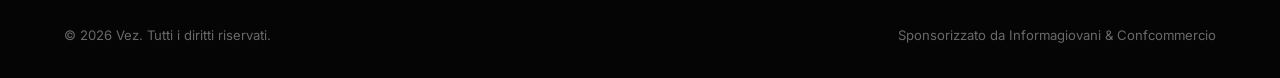
==== commit 674bcd01: "sito finale" ====
--- a/website/index.html
+++ b/website/index.html
@@ -87,7 +87,7 @@
       </div>
 
       <div class="hero-mockup">
-        <img src="assets/app_mockup.png" alt="Schermate dell'app Vez con eventi e profilo" />
+        <img src="assets/app_mockup.png" alt="Mockup dell'app Vez con card evento, inviti e pulsanti di partecipazione" />
       </div>
     </div>
   </section>
--- a/website/index.css
+++ b/website/index.css
@@ -434,7 +434,7 @@
 }
 
 .hero-mockup img {
-  max-width: 420px;
+  max-width: 720px;
   width: 100%;
   filter: drop-shadow(0 20px 60px rgba(0,0,0,0.5));
   animation: floatMockup 4s ease-in-out infinite;
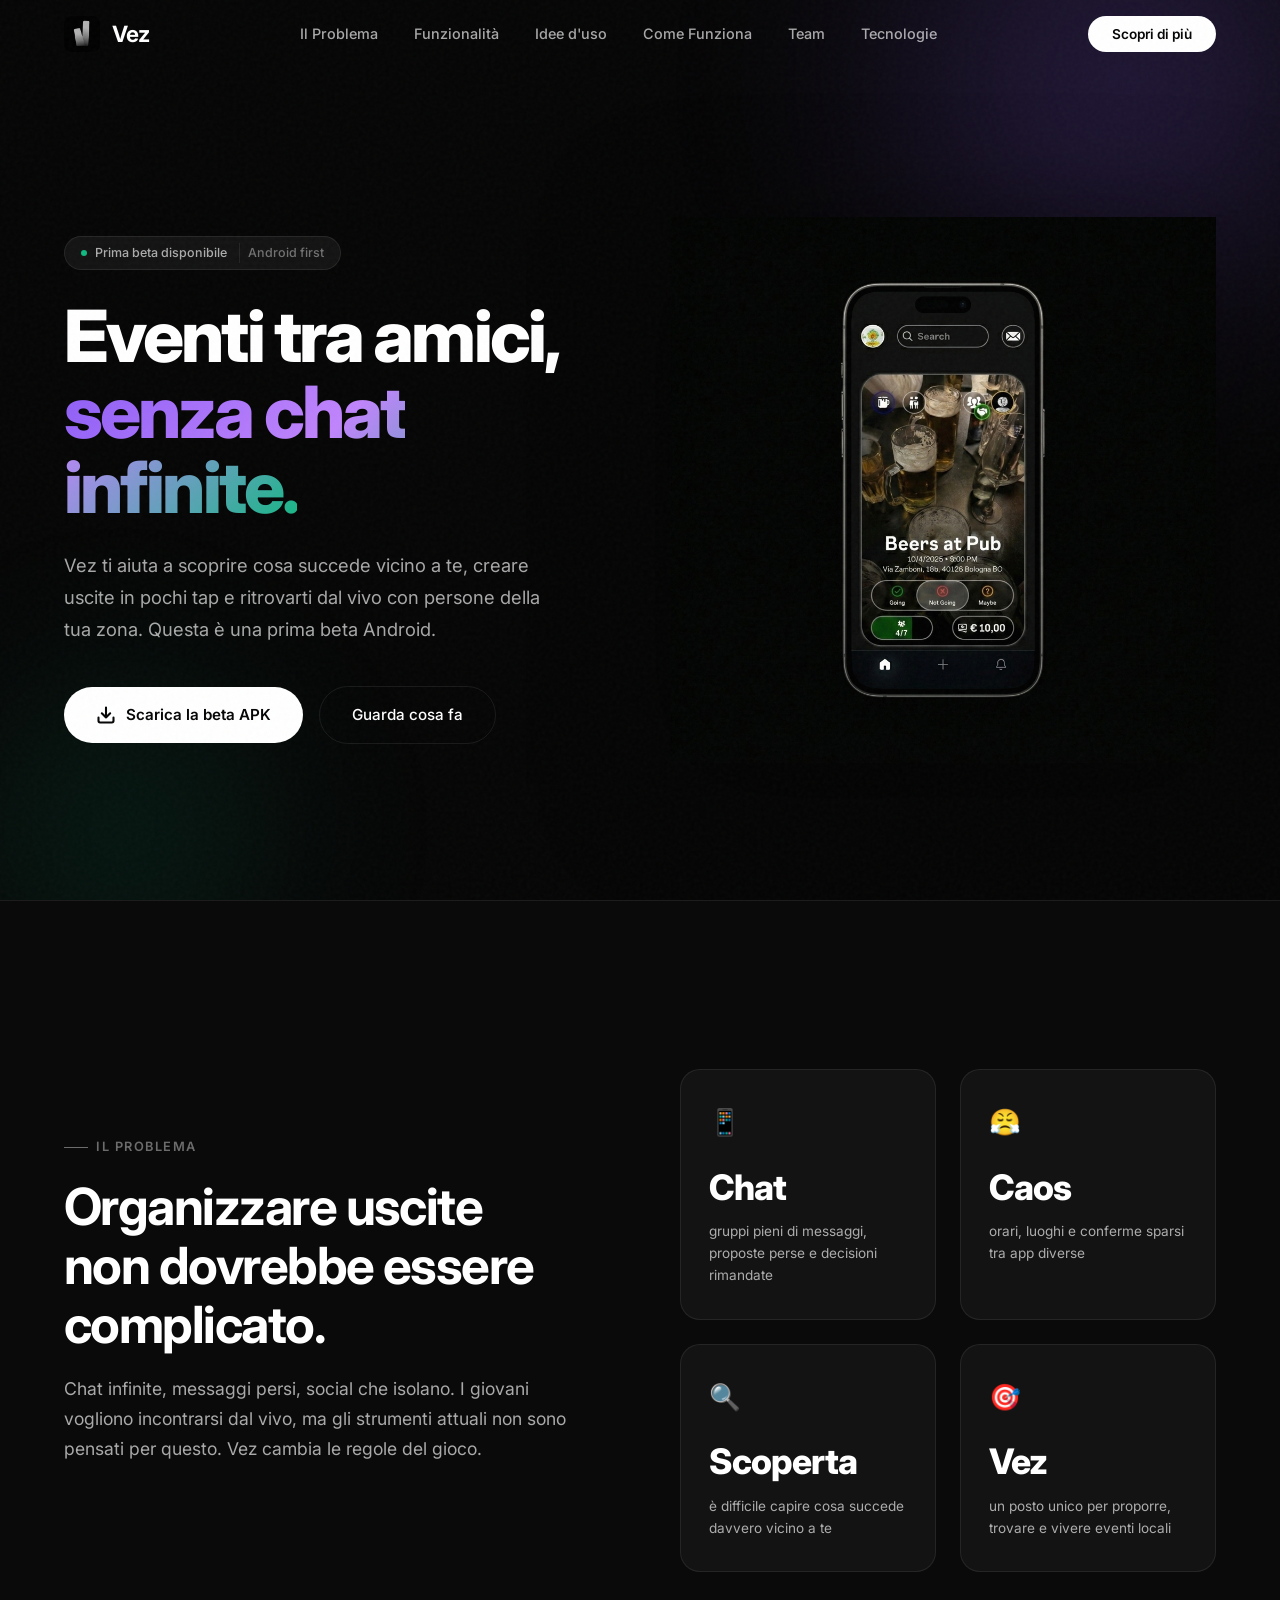
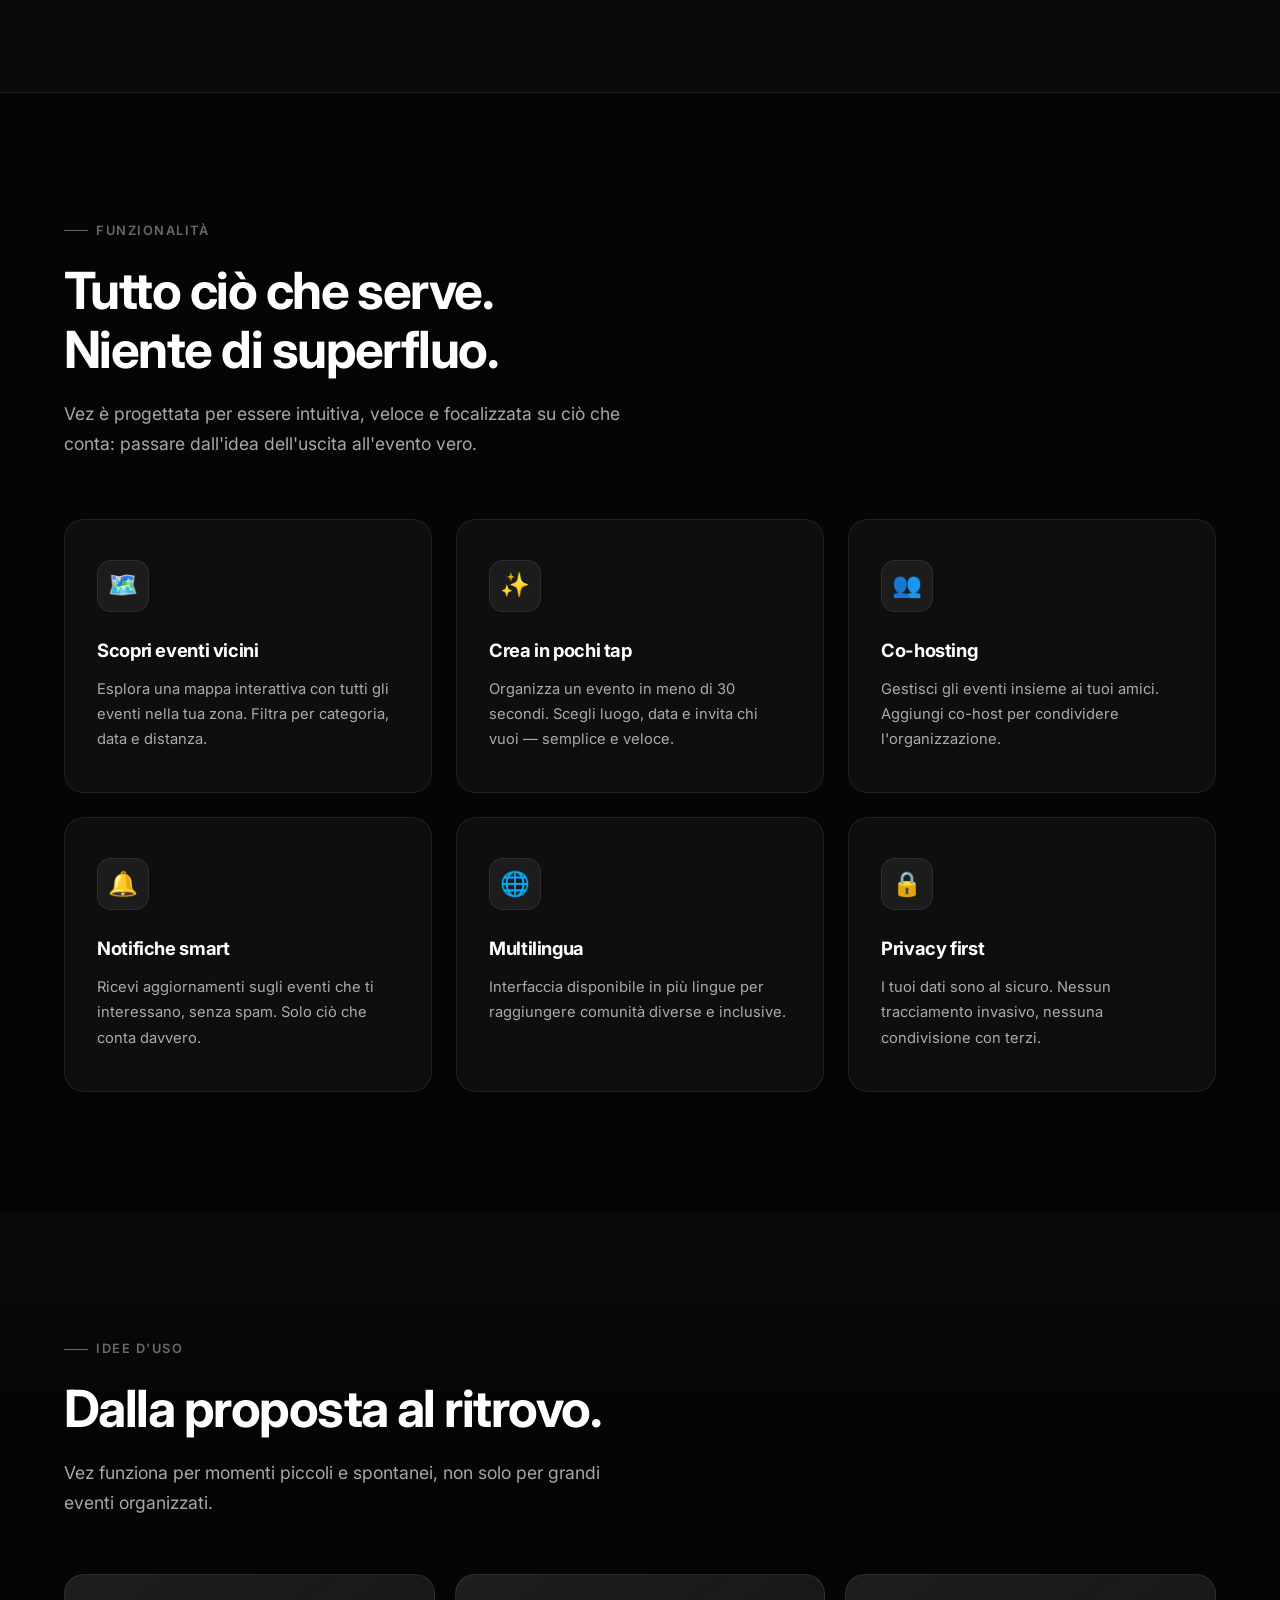
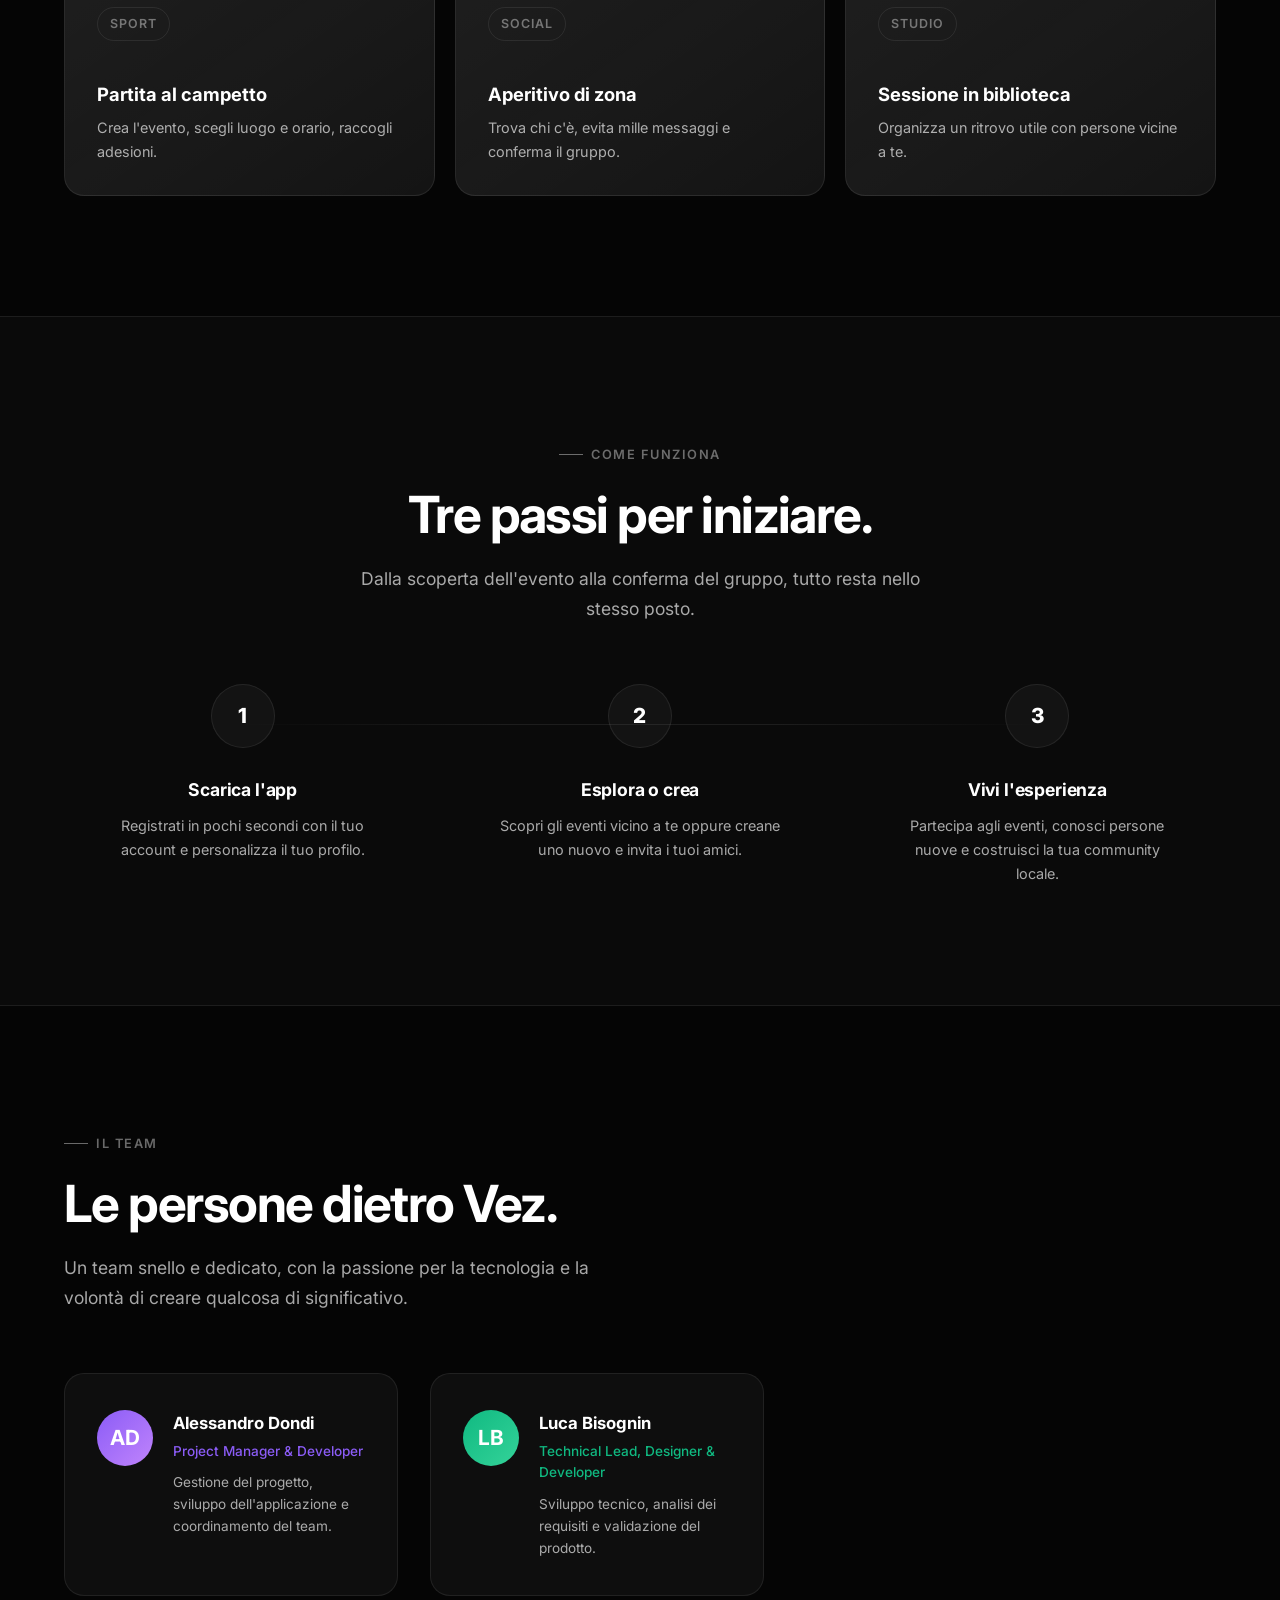
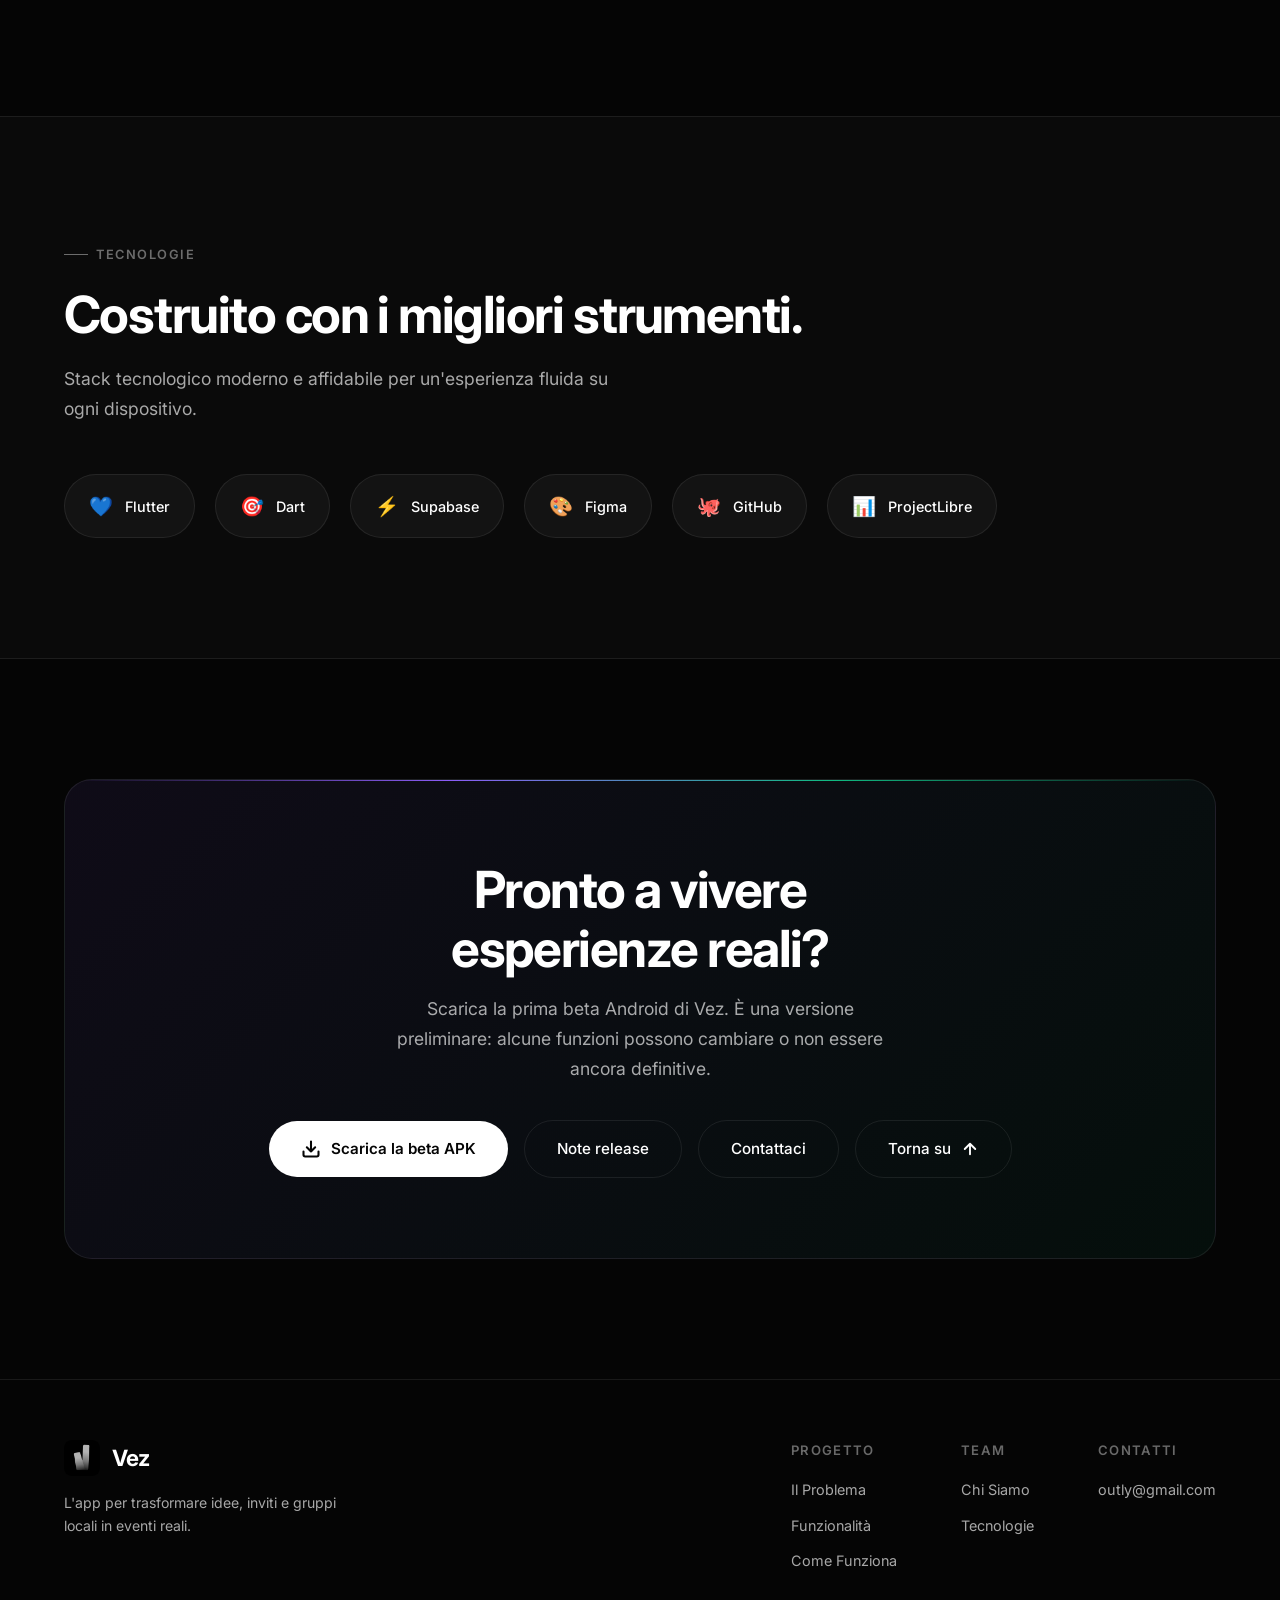
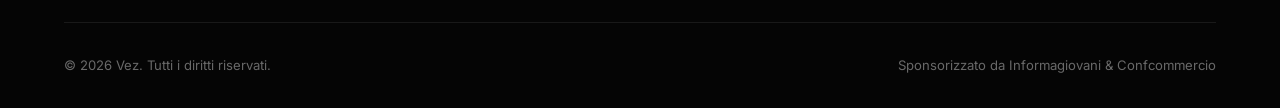
==== commit 173b3de6: "commit sistemato riguardo max guest" ====
--- a/website/index.html
+++ b/website/index.html
@@ -66,7 +66,7 @@
       <div class="hero-content">
         <div class="hero-badge">
           <span class="dot"></span>
-          Beta in sviluppo
+          Prima beta disponibile
         </div>
 
         <h1 class="hero-title">
@@ -74,13 +74,13 @@
         </h1>
 
         <p class="hero-description">
-          Vez ti aiuta a scoprire cosa succede vicino a te, creare uscite in pochi tap e ritrovarti dal vivo con persone della tua zona.
+          Vez ti aiuta a scoprire cosa succede vicino a te, creare uscite in pochi tap e ritrovarti dal vivo con persone della tua zona. Questa è una prima beta Android.
         </p>
 
         <div class="hero-actions">
-          <a class="btn-primary btn-download btn-disabled" aria-disabled="true">
+          <a href="https://github.com/biso207/Vez/releases/download/vez/vez-beta.apk" class="btn-primary btn-download" download>
             <svg width="20" height="20" viewBox="0 0 24 24" fill="none" stroke="currentColor" stroke-width="2.5" stroke-linecap="round" stroke-linejoin="round"><path d="M21 15v4a2 2 0 01-2 2H5a2 2 0 01-2-2v-4M7 10l5 5 5-5M12 15V3"/></svg>
-            APK in arrivo
+            Scarica la beta APK
           </a>
           <a href="#funzionalita" class="btn-secondary">Guarda cosa fa</a>
         </div>
@@ -322,13 +322,14 @@
       <div class="cta-box reveal">
         <h2 class="section-title">Pronto a vivere<br />esperienze reali?</h2>
         <p class="section-subtitle">
-          Vez sta arrivando. Un nuovo modo di scoprire eventi, incontrare persone e costruire comunità locali.
+          Scarica la prima beta Android di Vez. È una versione preliminare: alcune funzioni possono cambiare o non essere ancora definitive.
         </p>
         <div class="cta-buttons">
-          <a class="btn-primary btn-download btn-disabled" aria-disabled="true">
+          <a href="https://github.com/biso207/Vez/releases/download/vez/vez-beta.apk" class="btn-primary btn-download" download>
             <svg width="20" height="20" viewBox="0 0 24 24" fill="none" stroke="currentColor" stroke-width="2.5" stroke-linecap="round" stroke-linejoin="round"><path d="M21 15v4a2 2 0 01-2 2H5a2 2 0 01-2-2v-4M7 10l5 5 5-5M12 15V3"/></svg>
-            APK in arrivo
+            Scarica la beta APK
           </a>
+          <a href="https://github.com/biso207/Vez/releases/tag/vez" class="btn-secondary" target="_blank" rel="noopener">Note release</a>
           <a href="mailto:outly@gmail.com" class="btn-secondary">Contattaci</a>
           <a href="#hero" class="btn-secondary">
             Torna su
